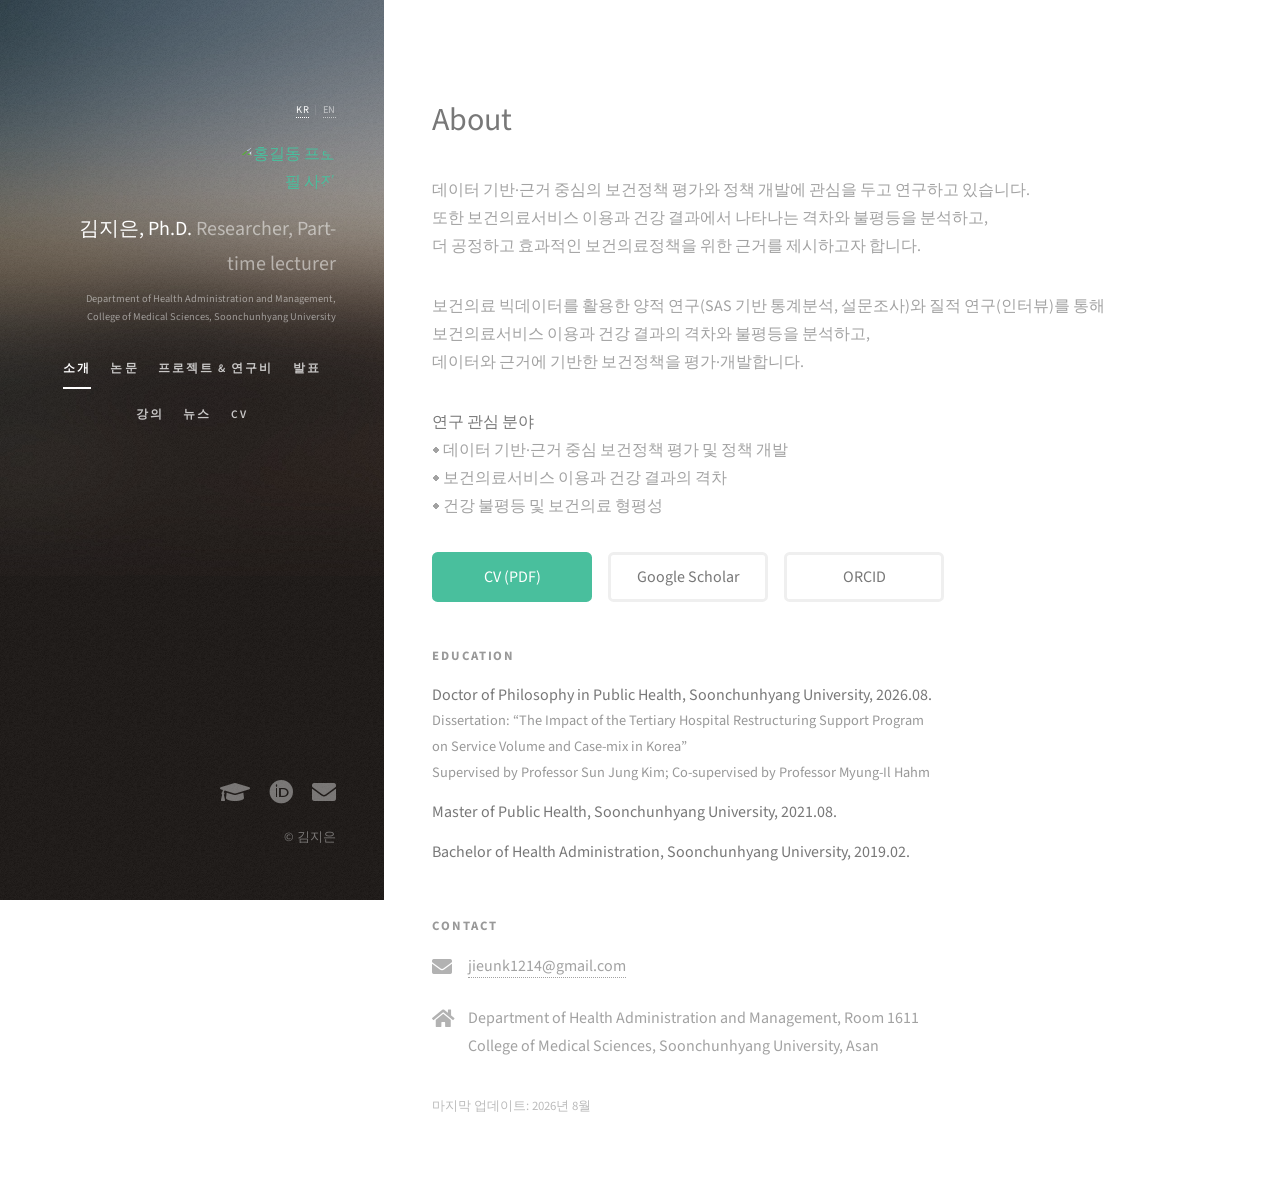
==== index.html @ 8de2e86a "Update index.html" ====
<!DOCTYPE HTML>
<!--
	Strata by HTML5 UP (html5up.net | @ajlkn) - CCA 3.0 license
	=> 학술 개인 홈페이지용 다중 페이지 버전 / ✏️ 표시된 부분을 본인 정보로 교체하세요
-->
<html lang="ko">
	<head>
		<title>김지은 | Researcher </title>
		<meta charset="utf-8" />
		<meta name="viewport" content="width=device-width, initial-scale=1, user-scalable=no" />
		<meta name="description" content="Ph.D. in Public Health and part-time lecturer. Research on health policy evaluation, evidence-based policy development, and disparities in health services utilization and outcomes." />
		<meta name="author" content="김지은" />
		<link rel="stylesheet" href="assets/css/main.css" />
		<!-- ▼ 추가 스타일. 모든 페이지가 이 한 파일을 공유합니다 -->
		<link rel="stylesheet" href="assets/css/custom.css" />
	</head>
	<body class="is-preload">

		<!-- Header : 모든 페이지에 동일하게 들어갑니다 -->
			<header id="header">
				<div class="inner">
				   <!-- 언어 선택 -->
				        <div class="language-switch">
				            <a href="index.html" class="active">KR</a>
				            <span>|</span>
				            <a href="index-en.html">EN</a>
				        </div>
					
					<!-- ✏️ images/avatar.jpg 를 본인 사진으로 교체 (정사각형 권장) -->
					<a href="index.html" class="image avatar"><img src="images/avatar.jpg" alt="홍길동 프로필 사진" /></a>

					<!-- ✏️ 이름 / 직위 / 소속 -->
					<h1><strong>김지은, Ph.D.</strong><br />
					Researcher, Part-time lecturer <br /></h1>

					<div class="affiliation">
    				Department of Health Administration and Management, <br />
					College of Medical Sciences, Soonchunhyang University
					</div>

					<nav id="nav">
						<ul>
							<li><a href="index.html" class="active">소개</a></li>
							<li><a href="publications.html">논문</a></li>
							<li><a href="projects.html">프로젝트 &amp; 연구비</a></li>
							<li><a href="talks.html">발표</a></li>
							<li><a href="teaching.html">강의</a></li>
							<li><a href="news.html">뉴스</a></li>
							<li><a href="files/cv.pdf">CV</a></li>
						</ul>
					</nav>

				</div>
			</header>

		<!-- Main : 이 페이지에만 해당하는 내용 -->
			<div id="main">
				<section>
					<header class="major">
						<h2>About</h2>
					</header>

					<!-- ✏️ 연구를 한 문장으로 요약 — 이 페이지에서 가장 중요한 줄입니다 -->
					<p>데이터 기반·근거 중심의 보건정책 평가와 정책 개발에 관심을 두고 연구하고 있습니다. <br />
					   또한 보건의료서비스 이용과 건강 결과에서 나타나는 격차와 불평등을 분석하고, <br />
					   더 공정하고 효과적인 보건의료정책을 위한 근거를 제시하고자 합니다.</p>
					<p>보건의료 빅데이터를 활용한 양적 연구(SAS 기반 통계분석, 설문조사)와 질적 연구(인터뷰)를 통해 
						<br />보건의료서비스 이용과 건강 결과의 격차와 불평등을 분석하고, 
						<br />데이터와 근거에 기반한 보건정책을 평가·개발합니다.</p>

					<p><strong>연구 관심 분야</strong><br />
					⦁ 데이터 기반·근거 중심 보건정책 평가 및 정책 개발<br />
					⦁ 보건의료서비스 이용과 건강 결과의 격차<br />
					⦁ 건강 불평등 및 보건의료 형평성</p>

					<ul class="actions">
						<li><a href="files/cv.pdf" class="button primary">CV (PDF)</a></li>
						<li><a href="https://scholar.google.co.kr/citations?user=AbY01H4AAAAJ" class="button">Google Scholar</a></li>
						<li><a href="https://orcid.org/0000-0002-8336-7064" class="button">ORCID</a></li>
					</ul>

					<p class="sub-label">Education</p>
					<ul class="plain-list">
						<!-- ✏️ 최신순 -->
						<li><strong>Doctor of Philosophy in Public Health, Soonchunhyang University, 2026.08.</strong>
							<span class="meta">Dissertation: &ldquo;The Impact of the Tertiary Hospital Restructuring Support Program <br />
										on Service Volume and Case-mix in Korea&rdquo;<br />
								 		Supervised by Professor Sun Jung Kim; Co-supervised by Professor Myung-Il Hahm</span></li>
						<li><strong>Master of Public Health, Soonchunhyang University, 2021.08.</strong></li>
						<li><strong>Bachelor of Health Administration, Soonchunhyang University, 2019.02.</strong></li>
					</ul>


					<p class="sub-label">Contact</p>
					<ul class="labeled-icons">
						<li>
							<h3 class="icon solid fa-envelope"><span class="label">Email</span></h3>
							<a href="mailto:jieunk1214@gmail.com">jieunk1214@gmail.com</a>
						</li>
						<li>
							<h3 class="icon solid fa-home"><span class="label">Office</span></h3>
							Department of Health Administration and Management, Room 1611<br />
							College of Medical Sciences, Soonchunhyang University, Asan
						</li>
					</ul>
					<p class="last-updated">마지막 업데이트: 2026년 8월</p>
				</section>
			</div>

		<!-- Footer : 모든 페이지에 동일하게 들어갑니다 -->
			<footer id="footer">
				<div class="inner">
					<ul class="icons">
						<!-- ✏️ 사용하지 않는 항목은 <li> 줄 전체를 삭제 -->
						<li><a href="https://scholar.google.co.kr/citations?user=AbY01H4AAAAJ" class="icon solid fa-graduation-cap"><span class="label">Google Scholar</span></a></li>
						<li><a href="https://orcid.org/0000-0002-8336-7064" class="icon brands fa-orcid"><span class="label">ORCID</span></a></li>
						<li><a href="mailto:jieunk1214@gmail.com" class="icon solid fa-envelope"><span class="label">Email</span></a></li>
					</ul>
					<ul class="copyright">
						<li>&copy; 김지은</li>
					</ul>
				</div>
			</footer>

		<!-- Scripts -->
			<script src="assets/js/jquery.min.js"></script>
			<!-- 갤러리를 쓰지 않아도 main.js가 이 파일을 참조하므로 남겨둡니다 -->
			<script src="assets/js/jquery.poptrox.min.js"></script>
			<script src="assets/js/browser.min.js"></script>
			<script src="assets/js/breakpoints.min.js"></script>
			<script src="assets/js/util.js"></script>
			<script src="assets/js/main.js"></script>

	</body>
</html>
---- assets/css/main.css ----
@import url("fontawesome-all.min.css");
@import url("https://fonts.googleapis.com/css?family=Source+Sans+Pro:400,400italic");

/*
	Strata by HTML5 UP
	html5up.net | @ajlkn
	Free for personal and commercial use under the CCA 3.0 license (html5up.net/license)
*/

html, body, div, span, applet, object,
iframe, h1, h2, h3, h4, h5, h6, p, blockquote,
pre, a, abbr, acronym, address, big, cite,
code, del, dfn, em, img, ins, kbd, q, s, samp,
small, strike, strong, sub, sup, tt, var, b,
u, i, center, dl, dt, dd, ol, ul, li, fieldset,
form, label, legend, table, caption, tbody,
tfoot, thead, tr, th, td, article, aside,
canvas, details, embed, figure, figcaption,
footer, header, hgroup, menu, nav, output, ruby,
section, summary, time, mark, audio, video {
	margin: 0;
	padding: 0;
	border: 0;
	font-size: 100%;
	font: inherit;
	vertical-align: baseline;}

article, aside, details, figcaption, figure,
footer, header, hgroup, menu, nav, section {
	display: block;}

body {
	line-height: 1;
}

ol, ul {
	list-style: none;
}

blockquote, q {
	quotes: none;
}

	blockquote:before, blockquote:after, q:before, q:after {
		content: '';
		content: none;
	}

table {
	border-collapse: collapse;
	border-spacing: 0;
}

body {
	-webkit-text-size-adjust: none;
}

mark {
	background-color: transparent;
	color: inherit;
}

input::-moz-focus-inner {
	border: 0;
	padding: 0;
}

input, select, textarea {
	-moz-appearance: none;
	-webkit-appearance: none;
	-ms-appearance: none;
	appearance: none;
}

/* Basic */

	html {
		box-sizing: border-box;
	}

	*, *:before, *:after {
		box-sizing: inherit;
	}

	body {
		background: #fff;
	}

		body.is-preload *, body.is-preload *:before, body.is-preload *:after {
			-moz-animation: none !important;
			-webkit-animation: none !important;
			-ms-animation: none !important;
			animation: none !important;
			-moz-transition: none !important;
			-webkit-transition: none !important;
			-ms-transition: none !important;
			transition: none !important;
		}

	body, input, select, textarea {
		color: #a2a2a2;
		font-family: "Source Sans Pro", Helvetica, sans-serif;
		font-size: 16pt;
		font-weight: 400;
		line-height: 1.75em;
	}

	a {
		-moz-transition: color 0.2s ease-in-out, border-color 0.2s ease-in-out;
		-webkit-transition: color 0.2s ease-in-out, border-color 0.2s ease-in-out;
		-ms-transition: color 0.2s ease-in-out, border-color 0.2s ease-in-out;
		transition: color 0.2s ease-in-out, border-color 0.2s ease-in-out;
		border-bottom: dotted 1px;
		color: #49bf9d;
		text-decoration: none;
	}

		a:hover {
			border-bottom-color: transparent;
			color: #49bf9d !important;
			text-decoration: none;
		}

	strong, b {
		color: #787878;
		font-weight: 400;
	}

	em, i {
		font-style: italic;
	}

	p {
		margin: 0 0 2em 0;
	}

	h1, h2, h3, h4, h5, h6 {
		color: #787878;
		font-weight: 400;
		line-height: 1em;
		margin: 0 0 1em 0;
	}

		h1 a, h2 a, h3 a, h4 a, h5 a, h6 a {
			color: inherit;
			text-decoration: none;
		}

	h1 {
		font-size: 2em;
		line-height: 1.5em;
	}

	h2 {
		font-size: 1.5em;
		line-height: 1.5em;
	}

	h3 {
		font-size: 1.25em;
		line-height: 1.5em;
	}

	h4 {
		font-size: 1.1em;
		line-height: 1.5em;
	}

	h5 {
		font-size: 0.9em;
		line-height: 1.5em;
	}

	h6 {
		font-size: 0.7em;
		line-height: 1.5em;
	}

	sub {
		font-size: 0.8em;
		position: relative;
		top: 0.5em;
	}

	sup {
		font-size: 0.8em;
		position: relative;
		top: -0.5em;
	}

	hr {
		border: 0;
		border-bottom: solid 2px #efefef;
		margin: 2em 0;
	}

		hr.major {
			margin: 3em 0;
		}

	blockquote {
		border-left: solid 6px #efefef;
		font-style: italic;
		margin: 0 0 2em 0;
		padding: 0.5em 0 0.5em 1.5em;
	}

	code {
		background: #f7f7f7;
		border-radius: 0.35em;
		border: solid 2px #efefef;
		font-family: "Courier New", monospace;
		font-size: 0.9em;
		margin: 0 0.25em;
		padding: 0.25em 0.65em;
	}

	pre {
		-webkit-overflow-scrolling: touch;
		font-family: "Courier New", monospace;
		font-size: 0.9em;
		margin: 0 0 2em 0;
	}

		pre code {
			display: block;
			line-height: 1.75em;
			padding: 1em 1.5em;
			overflow-x: auto;
		}

	.align-left {
		text-align: left;
	}

	.align-center {
		text-align: center;
	}

	.align-right {
		text-align: right;
	}

/* Container */

	.container {
		margin: 0 auto;
		max-width: calc(100% - 4em);
		width: 100%;
	}

		.container.xsmall {
			width: 25%;
		}

		.container.small {
			width: 50%;
		}

		.container.medium {
			width: 75%;
		}

		.container.large {
			width: 125%;
		}

		.container.xlarge {
			width: 150%;
		}

		.container.max {
			width: 100%;
		}

		@media screen and (max-width: 980px) {

			.container {
				width: 100% !important;
				max-width: 100% !important;
			}

		}

		@media screen and (max-width: 480px) {

			.container {
				max-width: calc(100% - 3em);
			}

		}

/* Row */

	.row {
		display: flex;
		flex-wrap: wrap;
		box-sizing: border-box;
		align-items: stretch;
	}

		.row > * {
			box-sizing: border-box;
		}

		.row.gtr-uniform > * > :last-child {
			margin-bottom: 0;
		}

		.row.aln-left {
			justify-content: flex-start;
		}

		.row.aln-center {
			justify-content: center;
		}

		.row.aln-right {
			justify-content: flex-end;
		}

		.row.aln-top {
			align-items: flex-start;
		}

		.row.aln-middle {
			align-items: center;
		}

		.row.aln-bottom {
			align-items: flex-end;
		}

		.row > .imp {
			order: -1;
		}

		.row > .col-1 {
			width: 8.33333%;
		}

		.row > .off-1 {
			margin-left: 8.33333%;
		}

		.row > .col-2 {
			width: 16.66667%;
		}

		.row > .off-2 {
			margin-left: 16.66667%;
		}

		.row > .col-3 {
			width: 25%;
		}

		.row > .off-3 {
			margin-left: 25%;
		}

		.row > .col-4 {
			width: 33.33333%;
		}

		.row > .off-4 {
			margin-left: 33.33333%;
		}

		.row > .col-5 {
			width: 41.66667%;
		}

		.row > .off-5 {
			margin-left: 41.66667%;
		}

		.row > .col-6 {
			width: 50%;
		}

		.row > .off-6 {
			margin-left: 50%;
		}

		.row > .col-7 {
			width: 58.33333%;
		}

		.row > .off-7 {
			margin-left: 58.33333%;
		}

		.row > .col-8 {
			width: 66.66667%;
		}

		.row > .off-8 {
			margin-left: 66.66667%;
		}

		.row > .col-9 {
			width: 75%;
		}

		.row > .off-9 {
			margin-left: 75%;
		}

		.row > .col-10 {
			width: 83.33333%;
		}

		.row > .off-10 {
			margin-left: 83.33333%;
		}

		.row > .col-11 {
			width: 91.66667%;
		}

		.row > .off-11 {
			margin-left: 91.66667%;
		}

		.row > .col-12 {
			width: 100%;
		}

		.row > .off-12 {
			margin-left: 100%;
		}

		.row.gtr-0 {
			margin-top: 0;
			margin-left: 0em;
		}

			.row.gtr-0 > * {
				padding: 0 0 0 0em;
			}

			.row.gtr-0.gtr-uniform {
				margin-top: 0em;
			}

				.row.gtr-0.gtr-uniform > * {
					padding-top: 0em;
				}

		.row.gtr-25 {
			margin-top: 0;
			margin-left: -0.625em;
		}

			.row.gtr-25 > * {
				padding: 0 0 0 0.625em;
			}

			.row.gtr-25.gtr-uniform {
				margin-top: -0.625em;
			}

				.row.gtr-25.gtr-uniform > * {
					padding-top: 0.625em;
				}

		.row.gtr-50 {
			margin-top: 0;
			margin-left: -1.25em;
		}

			.row.gtr-50 > * {
				padding: 0 0 0 1.25em;
			}

			.row.gtr-50.gtr-uniform {
				margin-top: -1.25em;
			}

				.row.gtr-50.gtr-uniform > * {
					padding-top: 1.25em;
				}

		.row {
			margin-top: 0;
			margin-left: -2.5em;
		}

			.row > * {
				padding: 0 0 0 2.5em;
			}

			.row.gtr-uniform {
				margin-top: -2.5em;
			}

				.row.gtr-uniform > * {
					padding-top: 2.5em;
				}

		.row.gtr-150 {
			margin-top: 0;
			margin-left: -3.75em;
		}

			.row.gtr-150 > * {
				padding: 0 0 0 3.75em;
			}

			.row.gtr-150.gtr-uniform {
				margin-top: -3.75em;
			}

				.row.gtr-150.gtr-uniform > * {
					padding-top: 3.75em;
				}

		.row.gtr-200 {
			margin-top: 0;
			margin-left: -5em;
		}

			.row.gtr-200 > * {
				padding: 0 0 0 5em;
			}

			.row.gtr-200.gtr-uniform {
				margin-top: -5em;
			}

				.row.gtr-200.gtr-uniform > * {
					padding-top: 5em;
				}

		@media screen and (max-width: 1800px) {

			.row {
				display: flex;
				flex-wrap: wrap;
				box-sizing: border-box;
				align-items: stretch;
			}

				.row > * {
					box-sizing: border-box;
				}

				.row.gtr-uniform > * > :last-child {
					margin-bottom: 0;
				}

				.row.aln-left {
					justify-content: flex-start;
				}

				.row.aln-center {
					justify-content: center;
				}

				.row.aln-right {
					justify-content: flex-end;
				}

				.row.aln-top {
					align-items: flex-start;
				}

				.row.aln-middle {
					align-items: center;
				}

				.row.aln-bottom {
					align-items: flex-end;
				}

				.row > .imp-xlarge {
					order: -1;
				}

				.row > .col-1-xlarge {
					width: 8.33333%;
				}

				.row > .off-1-xlarge {
					margin-left: 8.33333%;
				}

				.row > .col-2-xlarge {
					width: 16.66667%;
				}

				.row > .off-2-xlarge {
					margin-left: 16.66667%;
				}

				.row > .col-3-xlarge {
					width: 25%;
				}

				.row > .off-3-xlarge {
					margin-left: 25%;
				}

				.row > .col-4-xlarge {
					width: 33.33333%;
				}

				.row > .off-4-xlarge {
					margin-left: 33.33333%;
				}

				.row > .col-5-xlarge {
					width: 41.66667%;
				}

				.row > .off-5-xlarge {
					margin-left: 41.66667%;
				}

				.row > .col-6-xlarge {
					width: 50%;
				}

				.row > .off-6-xlarge {
					margin-left: 50%;
				}

				.row > .col-7-xlarge {
					width: 58.33333%;
				}

				.row > .off-7-xlarge {
					margin-left: 58.33333%;
				}

				.row > .col-8-xlarge {
					width: 66.66667%;
				}

				.row > .off-8-xlarge {
					margin-left: 66.66667%;
				}

				.row > .col-9-xlarge {
					width: 75%;
				}

				.row > .off-9-xlarge {
					margin-left: 75%;
				}

				.row > .col-10-xlarge {
					width: 83.33333%;
				}

				.row > .off-10-xlarge {
					margin-left: 83.33333%;
				}

				.row > .col-11-xlarge {
					width: 91.66667%;
				}

				.row > .off-11-xlarge {
					margin-left: 91.66667%;
				}

				.row > .col-12-xlarge {
					width: 100%;
				}

				.row > .off-12-xlarge {
					margin-left: 100%;
				}

				.row.gtr-0 {
					margin-top: 0;
					margin-left: 0em;
				}

					.row.gtr-0 > * {
						padding: 0 0 0 0em;
					}

					.row.gtr-0.gtr-uniform {
						margin-top: 0em;
					}

						.row.gtr-0.gtr-uniform > * {
							padding-top: 0em;
						}

				.row.gtr-25 {
					margin-top: 0;
					margin-left: -0.625em;
				}

					.row.gtr-25 > * {
						padding: 0 0 0 0.625em;
					}

					.row.gtr-25.gtr-uniform {
						margin-top: -0.625em;
					}

						.row.gtr-25.gtr-uniform > * {
							padding-top: 0.625em;
						}

				.row.gtr-50 {
					margin-top: 0;
					margin-left: -1.25em;
				}

					.row.gtr-50 > * {
						padding: 0 0 0 1.25em;
					}

					.row.gtr-50.gtr-uniform {
						margin-top: -1.25em;
					}

						.row.gtr-50.gtr-uniform > * {
							padding-top: 1.25em;
						}

				.row {
					margin-top: 0;
					margin-left: -2.5em;
				}

					.row > * {
						padding: 0 0 0 2.5em;
					}

					.row.gtr-uniform {
						margin-top: -2.5em;
					}

						.row.gtr-uniform > * {
							padding-top: 2.5em;
						}

				.row.gtr-150 {
					margin-top: 0;
					margin-left: -3.75em;
				}

					.row.gtr-150 > * {
						padding: 0 0 0 3.75em;
					}

					.row.gtr-150.gtr-uniform {
						margin-top: -3.75em;
					}

						.row.gtr-150.gtr-uniform > * {
							padding-top: 3.75em;
						}

				.row.gtr-200 {
					margin-top: 0;
					margin-left: -5em;
				}

					.row.gtr-200 > * {
						padding: 0 0 0 5em;
					}

					.row.gtr-200.gtr-uniform {
						margin-top: -5em;
					}

						.row.gtr-200.gtr-uniform > * {
							padding-top: 5em;
						}

		}

		@media screen and (max-width: 1280px) {

			.row {
				display: flex;
				flex-wrap: wrap;
				box-sizing: border-box;
				align-items: stretch;
			}

				.row > * {
					box-sizing: border-box;
				}

				.row.gtr-uniform > * > :last-child {
					margin-bottom: 0;
				}

				.row.aln-left {
					justify-content: flex-start;
				}

				.row.aln-center {
					justify-content: center;
				}

				.row.aln-right {
					justify-content: flex-end;
				}

				.row.aln-top {
					align-items: flex-start;
				}

				.row.aln-middle {
					align-items: center;
				}

				.row.aln-bottom {
					align-items: flex-end;
				}

				.row > .imp-large {
					order: -1;
				}

				.row > .col-1-large {
					width: 8.33333%;
				}

				.row > .off-1-large {
					margin-left: 8.33333%;
				}

				.row > .col-2-large {
					width: 16.66667%;
				}

				.row > .off-2-large {
					margin-left: 16.66667%;
				}

				.row > .col-3-large {
					width: 25%;
				}

				.row > .off-3-large {
					margin-left: 25%;
				}

				.row > .col-4-large {
					width: 33.33333%;
				}

				.row > .off-4-large {
					margin-left: 33.33333%;
				}

				.row > .col-5-large {
					width: 41.66667%;
				}

				.row > .off-5-large {
					margin-left: 41.66667%;
				}

				.row > .col-6-large {
					width: 50%;
				}

				.row > .off-6-large {
					margin-left: 50%;
				}

				.row > .col-7-large {
					width: 58.33333%;
				}

				.row > .off-7-large {
					margin-left: 58.33333%;
				}

				.row > .col-8-large {
					width: 66.66667%;
				}

				.row > .off-8-large {
					margin-left: 66.66667%;
				}

				.row > .col-9-large {
					width: 75%;
				}

				.row > .off-9-large {
					margin-left: 75%;
				}

				.row > .col-10-large {
					width: 83.33333%;
				}

				.row > .off-10-large {
					margin-left: 83.33333%;
				}

				.row > .col-11-large {
					width: 91.66667%;
				}

				.row > .off-11-large {
					margin-left: 91.66667%;
				}

				.row > .col-12-large {
					width: 100%;
				}

				.row > .off-12-large {
					margin-left: 100%;
				}

				.row.gtr-0 {
					margin-top: 0;
					margin-left: 0em;
				}

					.row.gtr-0 > * {
						padding: 0 0 0 0em;
					}

					.row.gtr-0.gtr-uniform {
						margin-top: 0em;
					}

						.row.gtr-0.gtr-uniform > * {
							padding-top: 0em;
						}

				.row.gtr-25 {
					margin-top: 0;
					margin-left: -0.5em;
				}

					.row.gtr-25 > * {
						padding: 0 0 0 0.5em;
					}

					.row.gtr-25.gtr-uniform {
						margin-top: -0.5em;
					}

						.row.gtr-25.gtr-uniform > * {
							padding-top: 0.5em;
						}

				.row.gtr-50 {
					margin-top: 0;
					margin-left: -1em;
				}

					.row.gtr-50 > * {
						padding: 0 0 0 1em;
					}

					.row.gtr-50.gtr-uniform {
						margin-top: -1em;
					}

						.row.gtr-50.gtr-uniform > * {
							padding-top: 1em;
						}

				.row {
					margin-top: 0;
					margin-left: -2em;
				}

					.row > * {
						padding: 0 0 0 2em;
					}

					.row.gtr-uniform {
						margin-top: -2em;
					}

						.row.gtr-uniform > * {
							padding-top: 2em;
						}

				.row.gtr-150 {
					margin-top: 0;
					margin-left: -3em;
				}

					.row.gtr-150 > * {
						padding: 0 0 0 3em;
					}

					.row.gtr-150.gtr-uniform {
						margin-top: -3em;
					}

						.row.gtr-150.gtr-uniform > * {
							padding-top: 3em;
						}

				.row.gtr-200 {
					margin-top: 0;
					margin-left: -4em;
				}

					.row.gtr-200 > * {
						padding: 0 0 0 4em;
					}

					.row.gtr-200.gtr-uniform {
						margin-top: -4em;
					}

						.row.gtr-200.gtr-uniform > * {
							padding-top: 4em;
						}

		}

		@media screen and (max-width: 980px) {

			.row {
				display: flex;
				flex-wrap: wrap;
				box-sizing: border-box;
				align-items: stretch;
			}

				.row > * {
					box-sizing: border-box;
				}

				.row.gtr-uniform > * > :last-child {
					margin-bottom: 0;
				}

				.row.aln-left {
					justify-content: flex-start;
				}

				.row.aln-center {
					justify-content: center;
				}

				.row.aln-right {
					justify-content: flex-end;
				}

				.row.aln-top {
					align-items: flex-start;
				}

				.row.aln-middle {
					align-items: center;
				}

				.row.aln-bottom {
					align-items: flex-end;
				}

				.row > .imp-medium {
					order: -1;
				}

				.row > .col-1-medium {
					width: 8.33333%;
				}

				.row > .off-1-medium {
					margin-left: 8.33333%;
				}

				.row > .col-2-medium {
					width: 16.66667%;
				}

				.row > .off-2-medium {
					margin-left: 16.66667%;
				}

				.row > .col-3-medium {
					width: 25%;
				}

				.row > .off-3-medium {
					margin-left: 25%;
				}

				.row > .col-4-medium {
					width: 33.33333%;
				}

				.row > .off-4-medium {
					margin-left: 33.33333%;
				}

				.row > .col-5-medium {
					width: 41.66667%;
				}

				.row > .off-5-medium {
					margin-left: 41.66667%;
				}

				.row > .col-6-medium {
					width: 50%;
				}

				.row > .off-6-medium {
					margin-left: 50%;
				}

				.row > .col-7-medium {
					width: 58.33333%;
				}

				.row > .off-7-medium {
					margin-left: 58.33333%;
				}

				.row > .col-8-medium {
					width: 66.66667%;
				}

				.row > .off-8-medium {
					margin-left: 66.66667%;
				}

				.row > .col-9-medium {
					width: 75%;
				}

				.row > .off-9-medium {
					margin-left: 75%;
				}

				.row > .col-10-medium {
					width: 83.33333%;
				}

				.row > .off-10-medium {
					margin-left: 83.33333%;
				}

				.row > .col-11-medium {
					width: 91.66667%;
				}

				.row > .off-11-medium {
					margin-left: 91.66667%;
				}

				.row > .col-12-medium {
					width: 100%;
				}

				.row > .off-12-medium {
					margin-left: 100%;
				}

				.row.gtr-0 {
					margin-top: 0;
					margin-left: 0em;
				}

					.row.gtr-0 > * {
						padding: 0 0 0 0em;
					}

					.row.gtr-0.gtr-uniform {
						margin-top: 0em;
					}

						.row.gtr-0.gtr-uniform > * {
							padding-top: 0em;
						}

				.row.gtr-25 {
					margin-top: 0;
					margin-left: -0.5em;
				}

					.row.gtr-25 > * {
						padding: 0 0 0 0.5em;
					}

					.row.gtr-25.gtr-uniform {
						margin-top: -0.5em;
					}

						.row.gtr-25.gtr-uniform > * {
							padding-top: 0.5em;
						}

				.row.gtr-50 {
					margin-top: 0;
					margin-left: -1em;
				}

					.row.gtr-50 > * {
						padding: 0 0 0 1em;
					}

					.row.gtr-50.gtr-uniform {
						margin-top: -1em;
					}

						.row.gtr-50.gtr-uniform > * {
							padding-top: 1em;
						}

				.row {
					margin-top: 0;
					margin-left: -2em;
				}

					.row > * {
						padding: 0 0 0 2em;
					}

					.row.gtr-uniform {
						margin-top: -2em;
					}

						.row.gtr-uniform > * {
							padding-top: 2em;
						}

				.row.gtr-150 {
					margin-top: 0;
					margin-left: -3em;
				}

					.row.gtr-150 > * {
						padding: 0 0 0 3em;
					}

					.row.gtr-150.gtr-uniform {
						margin-top: -3em;
					}

						.row.gtr-150.gtr-uniform > * {
							padding-top: 3em;
						}

				.row.gtr-200 {
					margin-top: 0;
					margin-left: -4em;
				}

					.row.gtr-200 > * {
						padding: 0 0 0 4em;
					}

					.row.gtr-200.gtr-uniform {
						margin-top: -4em;
					}

						.row.gtr-200.gtr-uniform > * {
							padding-top: 4em;
						}

		}

		@media screen and (max-width: 736px) {

			.row {
				display: flex;
				flex-wrap: wrap;
				box-sizing: border-box;
				align-items: stretch;
			}

				.row > * {
					box-sizing: border-box;
				}

				.row.gtr-uniform > * > :last-child {
					margin-bottom: 0;
				}

				.row.aln-left {
					justify-content: flex-start;
				}

				.row.aln-center {
					justify-content: center;
				}

				.row.aln-right {
					justify-content: flex-end;
				}

				.row.aln-top {
					align-items: flex-start;
				}

				.row.aln-middle {
					align-items: center;
				}

				.row.aln-bottom {
					align-items: flex-end;
				}

				.row > .imp-small {
					order: -1;
				}

				.row > .col-1-small {
					width: 8.33333%;
				}

				.row > .off-1-small {
					margin-left: 8.33333%;
				}

				.row > .col-2-small {
					width: 16.66667%;
				}

				.row > .off-2-small {
					margin-left: 16.66667%;
				}

				.row > .col-3-small {
					width: 25%;
				}

				.row > .off-3-small {
					margin-left: 25%;
				}

				.row > .col-4-small {
					width: 33.33333%;
				}

				.row > .off-4-small {
					margin-left: 33.33333%;
				}

				.row > .col-5-small {
					width: 41.66667%;
				}

				.row > .off-5-small {
					margin-left: 41.66667%;
				}

				.row > .col-6-small {
					width: 50%;
				}

				.row > .off-6-small {
					margin-left: 50%;
				}

				.row > .col-7-small {
					width: 58.33333%;
				}

				.row > .off-7-small {
					margin-left: 58.33333%;
				}

				.row > .col-8-small {
					width: 66.66667%;
				}

				.row > .off-8-small {
					margin-left: 66.66667%;
				}

				.row > .col-9-small {
					width: 75%;
				}

				.row > .off-9-small {
					margin-left: 75%;
				}

				.row > .col-10-small {
					width: 83.33333%;
				}

				.row > .off-10-small {
					margin-left: 83.33333%;
				}

				.row > .col-11-small {
					width: 91.66667%;
				}

				.row > .off-11-small {
					margin-left: 91.66667%;
				}

				.row > .col-12-small {
					width: 100%;
				}

				.row > .off-12-small {
					margin-left: 100%;
				}

				.row.gtr-0 {
					margin-top: 0;
					margin-left: 0em;
				}

					.row.gtr-0 > * {
						padding: 0 0 0 0em;
					}

					.row.gtr-0.gtr-uniform {
						margin-top: 0em;
					}

						.row.gtr-0.gtr-uniform > * {
							padding-top: 0em;
						}

				.row.gtr-25 {
					margin-top: 0;
					margin-left: -0.375em;
				}

					.row.gtr-25 > * {
						padding: 0 0 0 0.375em;
					}

					.row.gtr-25.gtr-uniform {
						margin-top: -0.375em;
					}

						.row.gtr-25.gtr-uniform > * {
							padding-top: 0.375em;
						}

				.row.gtr-50 {
					margin-top: 0;
					margin-left: -0.75em;
				}

					.row.gtr-50 > * {
						padding: 0 0 0 0.75em;
					}

					.row.gtr-50.gtr-uniform {
						margin-top: -0.75em;
					}

						.row.gtr-50.gtr-uniform > * {
							padding-top: 0.75em;
						}

				.row {
					margin-top: 0;
					margin-left: -1.5em;
				}

					.row > * {
						padding: 0 0 0 1.5em;
					}

					.row.gtr-uniform {
						margin-top: -1.5em;
					}

						.row.gtr-uniform > * {
							padding-top: 1.5em;
						}

				.row.gtr-150 {
					margin-top: 0;
					margin-left: -2.25em;
				}

					.row.gtr-150 > * {
						padding: 0 0 0 2.25em;
					}

					.row.gtr-150.gtr-uniform {
						margin-top: -2.25em;
					}

						.row.gtr-150.gtr-uniform > * {
							padding-top: 2.25em;
						}

				.row.gtr-200 {
					margin-top: 0;
					margin-left: -3em;
				}

					.row.gtr-200 > * {
						padding: 0 0 0 3em;
					}

					.row.gtr-200.gtr-uniform {
						margin-top: -3em;
					}

						.row.gtr-200.gtr-uniform > * {
							padding-top: 3em;
						}

		}

		@media screen and (max-width: 480px) {

			.row {
				display: flex;
				flex-wrap: wrap;
				box-sizing: border-box;
				align-items: stretch;
			}

				.row > * {
					box-sizing: border-box;
				}

				.row.gtr-uniform > * > :last-child {
					margin-bottom: 0;
				}

				.row.aln-left {
					justify-content: flex-start;
				}

				.row.aln-center {
					justify-content: center;
				}

				.row.aln-right {
					justify-content: flex-end;
				}

				.row.aln-top {
					align-items: flex-start;
				}

				.row.aln-middle {
					align-items: center;
				}

				.row.aln-bottom {
					align-items: flex-end;
				}

				.row > .imp-xsmall {
					order: -1;
				}

				.row > .col-1-xsmall {
					width: 8.33333%;
				}

				.row > .off-1-xsmall {
					margin-left: 8.33333%;
				}

				.row > .col-2-xsmall {
					width: 16.66667%;
				}

				.row > .off-2-xsmall {
					margin-left: 16.66667%;
				}

				.row > .col-3-xsmall {
					width: 25%;
				}

				.row > .off-3-xsmall {
					margin-left: 25%;
				}

				.row > .col-4-xsmall {
					width: 33.33333%;
				}

				.row > .off-4-xsmall {
					margin-left: 33.33333%;
				}

				.row > .col-5-xsmall {
					width: 41.66667%;
				}

				.row > .off-5-xsmall {
					margin-left: 41.66667%;
				}

				.row > .col-6-xsmall {
					width: 50%;
				}

				.row > .off-6-xsmall {
					margin-left: 50%;
				}

				.row > .col-7-xsmall {
					width: 58.33333%;
				}

				.row > .off-7-xsmall {
					margin-left: 58.33333%;
				}

				.row > .col-8-xsmall {
					width: 66.66667%;
				}

				.row > .off-8-xsmall {
					margin-left: 66.66667%;
				}

				.row > .col-9-xsmall {
					width: 75%;
				}

				.row > .off-9-xsmall {
					margin-left: 75%;
				}

				.row > .col-10-xsmall {
					width: 83.33333%;
				}

				.row > .off-10-xsmall {
					margin-left: 83.33333%;
				}

				.row > .col-11-xsmall {
					width: 91.66667%;
				}

				.row > .off-11-xsmall {
					margin-left: 91.66667%;
				}

				.row > .col-12-xsmall {
					width: 100%;
				}

				.row > .off-12-xsmall {
					margin-left: 100%;
				}

				.row.gtr-0 {
					margin-top: 0;
					margin-left: 0em;
				}

					.row.gtr-0 > * {
						padding: 0 0 0 0em;
					}

					.row.gtr-0.gtr-uniform {
						margin-top: 0em;
					}

						.row.gtr-0.gtr-uniform > * {
							padding-top: 0em;
						}

				.row.gtr-25 {
					margin-top: 0;
					margin-left: -0.375em;
				}

					.row.gtr-25 > * {
						padding: 0 0 0 0.375em;
					}

					.row.gtr-25.gtr-uniform {
						margin-top: -0.375em;
					}

						.row.gtr-25.gtr-uniform > * {
							padding-top: 0.375em;
						}

				.row.gtr-50 {
					margin-top: 0;
					margin-left: -0.75em;
				}

					.row.gtr-50 > * {
						padding: 0 0 0 0.75em;
					}

					.row.gtr-50.gtr-uniform {
						margin-top: -0.75em;
					}

						.row.gtr-50.gtr-uniform > * {
							padding-top: 0.75em;
						}

				.row {
					margin-top: 0;
					margin-left: -1.5em;
				}

					.row > * {
						padding: 0 0 0 1.5em;
					}

					.row.gtr-uniform {
						margin-top: -1.5em;
					}

						.row.gtr-uniform > * {
							padding-top: 1.5em;
						}

				.row.gtr-150 {
					margin-top: 0;
					margin-left: -2.25em;
				}

					.row.gtr-150 > * {
						padding: 0 0 0 2.25em;
					}

					.row.gtr-150.gtr-uniform {
						margin-top: -2.25em;
					}

						.row.gtr-150.gtr-uniform > * {
							padding-top: 2.25em;
						}

				.row.gtr-200 {
					margin-top: 0;
					margin-left: -3em;
				}

					.row.gtr-200 > * {
						padding: 0 0 0 3em;
					}

					.row.gtr-200.gtr-uniform {
						margin-top: -3em;
					}

						.row.gtr-200.gtr-uniform > * {
							padding-top: 3em;
						}

		}

/* Section/Article */

	section.special, article.special {
		text-align: center;
	}

	header p {
		color: #b2b2b2;
		position: relative;
		margin: 0 0 1.5em 0;
	}

	header h2 + p {
		font-size: 1.25em;
		margin-top: -1em;
		line-height: 1.5em;
	}

	header h3 + p {
		font-size: 1.1em;
		margin-top: -0.8em;
		line-height: 1.5em;
	}

	header h4 + p,
	header h5 + p,
	header h6 + p {
		font-size: 0.9em;
		margin-top: -0.6em;
		line-height: 1.5em;
	}

	header.major h2 {
		font-size: 2em;
	}

/* Form */

	form {
		margin: 0 0 2em 0;
	}

	label {
		color: #787878;
		display: block;
		font-size: 0.9em;
		font-weight: 400;
		margin: 0 0 1em 0;
	}

	input[type="text"],
	input[type="password"],
	input[type="email"],
	select,
	textarea {
		-moz-appearance: none;
		-webkit-appearance: none;
		-ms-appearance: none;
		appearance: none;
		background: #f7f7f7;
		border-radius: 0.35em;
		border: solid 2px transparent;
		color: inherit;
		display: block;
		outline: 0;
		padding: 0 0.75em;
		text-decoration: none;
		width: 100%;
	}

		input[type="text"]:invalid,
		input[type="password"]:invalid,
		input[type="email"]:invalid,
		select:invalid,
		textarea:invalid {
			box-shadow: none;
		}

		input[type="text"]:focus,
		input[type="password"]:focus,
		input[type="email"]:focus,
		select:focus,
		textarea:focus {
			border-color: #49bf9d;
		}

	select {
		background-image: url("data:image/svg+xml;charset=utf8,%3Csvg xmlns='http://www.w3.org/2000/svg' width='40' height='40' preserveAspectRatio='none' viewBox='0 0 40 40'%3E%3Cpath d='M9.4,12.3l10.4,10.4l10.4-10.4c0.2-0.2,0.5-0.4,0.9-0.4c0.3,0,0.6,0.1,0.9,0.4l3.3,3.3c0.2,0.2,0.4,0.5,0.4,0.9 c0,0.4-0.1,0.6-0.4,0.9L20.7,31.9c-0.2,0.2-0.5,0.4-0.9,0.4c-0.3,0-0.6-0.1-0.9-0.4L4.3,17.3c-0.2-0.2-0.4-0.5-0.4-0.9 c0-0.4,0.1-0.6,0.4-0.9l3.3-3.3c0.2-0.2,0.5-0.4,0.9-0.4S9.1,12.1,9.4,12.3z' fill='%23dfdfdf' /%3E%3C/svg%3E");
		background-size: 1.25rem;
		background-repeat: no-repeat;
		background-position: calc(100% - 1rem) center;
		height: 2.75em;
		padding-right: 2.75em;
		text-overflow: ellipsis;
	}

		select option {
			color: #787878;
			background: #fff;
		}

		select:focus::-ms-value {
			background-color: transparent;
		}

		select::-ms-expand {
			display: none;
		}

	input[type="text"],
	input[type="password"],
	input[type="email"],
	select {
		height: 2.75em;
	}

	textarea {
		padding: 0.75em;
	}

	input[type="checkbox"],
	input[type="radio"] {
		-moz-appearance: none;
		-webkit-appearance: none;
		-ms-appearance: none;
		appearance: none;
		display: block;
		float: left;
		margin-right: -2em;
		opacity: 0;
		width: 1em;
		z-index: -1;
	}

		input[type="checkbox"] + label,
		input[type="radio"] + label {
			text-decoration: none;
			color: #a2a2a2;
			cursor: pointer;
			display: inline-block;
			font-size: 1em;
			font-weight: 400;
			padding-left: 2.4em;
			padding-right: 0.75em;
			position: relative;
		}

			input[type="checkbox"] + label:before,
			input[type="radio"] + label:before {
				-moz-osx-font-smoothing: grayscale;
				-webkit-font-smoothing: antialiased;
				display: inline-block;
				font-style: normal;
				font-variant: normal;
				text-rendering: auto;
				line-height: 1;
				text-transform: none !important;
				font-family: 'Font Awesome 5 Free';
				font-weight: 900;
			}

			input[type="checkbox"] + label:before,
			input[type="radio"] + label:before {
				background: #f7f7f7;
				border-radius: 0.35em;
				border: solid 2px transparent;
				content: '';
				display: inline-block;
				font-size: 0.8em;
				height: 2.0625em;
				left: 0;
				line-height: 1.85625em;
				position: absolute;
				text-align: center;
				top: 0;
				width: 2.0625em;
			}

		input[type="checkbox"]:checked + label:before,
		input[type="radio"]:checked + label:before {
			background: #787878;
			border-color: #787878;
			color: #fff;
			content: '\f00c';
		}

		input[type="checkbox"]:focus + label:before,
		input[type="radio"]:focus + label:before {
			border-color: #49bf9d;
		}

	input[type="checkbox"] + label:before {
		border-radius: 0.35em;
	}

	input[type="radio"] + label:before {
		border-radius: 100%;
	}

	::-webkit-input-placeholder {
		color: #b2b2b2 !important;
		opacity: 1.0;
	}

	:-moz-placeholder {
		color: #b2b2b2 !important;
		opacity: 1.0;
	}

	::-moz-placeholder {
		color: #b2b2b2 !important;
		opacity: 1.0;
	}

	:-ms-input-placeholder {
		color: #b2b2b2 !important;
		opacity: 1.0;
	}

/* Box */

	.box {
		border-radius: 0.35em;
		border: solid 2px #efefef;
		margin-bottom: 2em;
		padding: 1.5em;
	}

		.box > :last-child,
		.box > :last-child > :last-child,
		.box > :last-child > :last-child > :last-child {
			margin-bottom: 0;
		}

		.box.alt {
			border: 0;
			border-radius: 0;
			padding: 0;
		}

/* Icon */

	.icon {
		text-decoration: none;
		border-bottom: none;
		position: relative;
	}

		.icon:before {
			-moz-osx-font-smoothing: grayscale;
			-webkit-font-smoothing: antialiased;
			display: inline-block;
			font-style: normal;
			font-variant: normal;
			text-rendering: auto;
			line-height: 1;
			text-transform: none !important;
			font-family: 'Font Awesome 5 Free';
			font-weight: 400;
		}

		.icon > .label {
			display: none;
		}

		.icon:before {
			line-height: inherit;
		}

		.icon.solid:before {
			font-weight: 900;
		}

		.icon.brands:before {
			font-family: 'Font Awesome 5 Brands';
		}

/* Image */

	.image {
		border-radius: 0.35em;
		border: 0;
		display: inline-block;
		position: relative;
	}

		.image:before {
			-moz-transition: opacity 0.2s ease-in-out;
			-webkit-transition: opacity 0.2s ease-in-out;
			-ms-transition: opacity 0.2s ease-in-out;
			transition: opacity 0.2s ease-in-out;
			background: url("images/overlay.png");
			border-radius: 0.35em;
			content: '';
			display: block;
			height: 100%;
			left: 0;
			opacity: 0.5;
			position: absolute;
			top: 0;
			width: 100%;
		}

		.image.thumb {
			text-align: center;
		}

			.image.thumb:after {
				-moz-transition: opacity 0.2s ease-in-out;
				-webkit-transition: opacity 0.2s ease-in-out;
				-ms-transition: opacity 0.2s ease-in-out;
				transition: opacity 0.2s ease-in-out;
				border-radius: 0.35em;
				border: solid 3px rgba(255, 255, 255, 0.5);
				color: #fff;
				content: 'View';
				display: inline-block;
				font-size: 0.8em;
				font-weight: 400;
				left: 50%;
				line-height: 2.25em;
				margin: -1.25em 0 0 -3em;
				opacity: 0;
				padding: 0 1.5em;
				position: absolute;
				text-align: center;
				text-decoration: none;
				top: 50%;
				white-space: nowrap;
			}

			.image.thumb:hover:after {
				opacity: 1.0;
			}

			.image.thumb:hover:before {
				background: url("images/overlay.png"), url("images/overlay.png");
				opacity: 1.0;
			}

		.image img {
			border-radius: 0.35em;
			display: block;
		}

		.image.left {
			float: left;
			margin: 0 1.5em 1em 0;
			top: 0.25em;
		}

		.image.right {
			float: right;
			margin: 0 0 1em 1.5em;
			top: 0.25em;
		}

		.image.left, .image.right {
			max-width: 40%;
		}

			.image.left img, .image.right img {
				width: 100%;
			}

		.image.fit {
			display: block;
			margin: 0 0 2em 0;
			width: 100%;
		}

			.image.fit img {
				width: 100%;
			}

		.image.avatar {
			border-radius: 100%;
		}

			.image.avatar:before {
				display: none;
			}

			.image.avatar img {
				border-radius: 100%;
				width: 100%;
			}

/* List */

	ol {
		list-style: decimal;
		margin: 0 0 2em 0;
		padding-left: 1.25em;
	}

		ol li {
			padding-left: 0.25em;
		}

	ul {
		list-style: disc;
		margin: 0 0 2em 0;
		padding-left: 1em;
	}

		ul li {
			padding-left: 0.5em;
		}

		ul.alt {
			list-style: none;
			padding-left: 0;
		}

			ul.alt li {
				border-top: solid 2px #efefef;
				padding: 0.5em 0;
			}

				ul.alt li:first-child {
					border-top: 0;
					padding-top: 0;
				}

	dl {
		margin: 0 0 2em 0;
	}

/* Icons */

	ul.icons {
		cursor: default;
		list-style: none;
		padding-left: 0;
	}

		ul.icons li {
			display: inline-block;
			padding: 0 1em 0 0;
		}

			ul.icons li:last-child {
				padding-right: 0;
			}

			ul.icons li .icon:before {
				font-size: 1.5em;
			}

/* Labeled Icons */

	ul.labeled-icons {
		list-style: none;
		padding: 0;
	}

		ul.labeled-icons li {
			line-height: 1.75em;
			margin: 1.5em 0 0 0;
			padding-left: 2.25em;
			position: relative;
		}

			ul.labeled-icons li:first-child {
				margin-top: 0;
			}

			ul.labeled-icons li a {
				color: inherit;
			}

			ul.labeled-icons li h3 {
				color: #b2b2b2;
				left: 0;
				position: absolute;
				text-align: center;
				top: 0;
				width: 1em;
			}

/* Actions */

	ul.actions {
		display: -moz-flex;
		display: -webkit-flex;
		display: -ms-flex;
		display: flex;
		cursor: default;
		list-style: none;
		margin-left: -1em;
		padding-left: 0;
	}

		ul.actions li {
			padding: 0 0 0 1em;
			vertical-align: middle;
		}

		ul.actions.special {
			-moz-justify-content: center;
			-webkit-justify-content: center;
			-ms-justify-content: center;
			justify-content: center;
			width: 100%;
			margin-left: 0;
		}

			ul.actions.special li:first-child {
				padding-left: 0;
			}

		ul.actions.stacked {
			-moz-flex-direction: column;
			-webkit-flex-direction: column;
			-ms-flex-direction: column;
			flex-direction: column;
			margin-left: 0;
		}

			ul.actions.stacked li {
				padding: 1.3em 0 0 0;
			}

				ul.actions.stacked li:first-child {
					padding-top: 0;
				}

		ul.actions.fit {
			width: calc(100% + 1em);
		}

			ul.actions.fit li {
				-moz-flex-grow: 1;
				-webkit-flex-grow: 1;
				-ms-flex-grow: 1;
				flex-grow: 1;
				-moz-flex-shrink: 1;
				-webkit-flex-shrink: 1;
				-ms-flex-shrink: 1;
				flex-shrink: 1;
				width: 100%;
			}

				ul.actions.fit li > * {
					width: 100%;
				}

			ul.actions.fit.stacked {
				width: 100%;
			}

		@media screen and (max-width: 480px) {

			ul.actions:not(.fixed) {
				-moz-flex-direction: column;
				-webkit-flex-direction: column;
				-ms-flex-direction: column;
				flex-direction: column;
				margin-left: 0;
				width: 100% !important;
			}

				ul.actions:not(.fixed) li {
					-moz-flex-grow: 1;
					-webkit-flex-grow: 1;
					-ms-flex-grow: 1;
					flex-grow: 1;
					-moz-flex-shrink: 1;
					-webkit-flex-shrink: 1;
					-ms-flex-shrink: 1;
					flex-shrink: 1;
					padding: 1em 0 0 0;
					text-align: center;
					width: 100%;
				}

					ul.actions:not(.fixed) li > * {
						width: 100%;
					}

					ul.actions:not(.fixed) li:first-child {
						padding-top: 0;
					}

					ul.actions:not(.fixed) li input[type="submit"],
					ul.actions:not(.fixed) li input[type="reset"],
					ul.actions:not(.fixed) li input[type="button"],
					ul.actions:not(.fixed) li button,
					ul.actions:not(.fixed) li .button {
						width: 100%;
					}

						ul.actions:not(.fixed) li input[type="submit"].icon:before,
						ul.actions:not(.fixed) li input[type="reset"].icon:before,
						ul.actions:not(.fixed) li input[type="button"].icon:before,
						ul.actions:not(.fixed) li button.icon:before,
						ul.actions:not(.fixed) li .button.icon:before {
							margin-left: -0.5em;
						}

		}

/* Table */

	.table-wrapper {
		-webkit-overflow-scrolling: touch;
		overflow-x: auto;
	}

	table {
		margin: 0 0 2em 0;
		width: 100%;
	}

		table tbody tr {
			border: solid 1px #efefef;
			border-left: 0;
			border-right: 0;
		}

			table tbody tr:nth-child(2n + 1) {
				background-color: #f7f7f7;
			}

		table td {
			padding: 0.75em 0.75em;
		}

		table th {
			color: #787878;
			font-size: 0.9em;
			font-weight: 400;
			padding: 0 0.75em 0.75em 0.75em;
			text-align: left;
		}

		table thead {
			border-bottom: solid 2px #efefef;
		}

		table tfoot {
			border-top: solid 2px #efefef;
		}

		table.alt {
			border-collapse: separate;
		}

			table.alt tbody tr td {
				border: solid 2px #efefef;
				border-left-width: 0;
				border-top-width: 0;
			}

				table.alt tbody tr td:first-child {
					border-left-width: 2px;
				}

			table.alt tbody tr:first-child td {
				border-top-width: 2px;
			}

			table.alt thead {
				border-bottom: 0;
			}

			table.alt tfoot {
				border-top: 0;
			}

/* Button */

	input[type="submit"],
	input[type="reset"],
	input[type="button"],
	.button {
		-moz-appearance: none;
		-webkit-appearance: none;
		-ms-appearance: none;
		appearance: none;
		-moz-transition: background-color 0.2s ease-in-out, color 0.2s ease-in-out, border-color 0.2s ease-in-out;
		-webkit-transition: background-color 0.2s ease-in-out, color 0.2s ease-in-out, border-color 0.2s ease-in-out;
		-ms-transition: background-color 0.2s ease-in-out, color 0.2s ease-in-out, border-color 0.2s ease-in-out;
		transition: background-color 0.2s ease-in-out, color 0.2s ease-in-out, border-color 0.2s ease-in-out;
		background-color: transparent;
		border-radius: 0.35em;
		border: solid 3px #efefef;
		color: #787878 !important;
		cursor: pointer;
		display: inline-block;
		font-weight: 400;
		height: 3.15em;
		height: calc(2.75em + 6px);
		line-height: 2.75em;
		min-width: 10em;
		padding: 0 1.5em;
		text-align: center;
		text-decoration: none;
		white-space: nowrap;
	}

		input[type="submit"]:hover,
		input[type="reset"]:hover,
		input[type="button"]:hover,
		.button:hover {
			border-color: #49bf9d;
			color: #49bf9d !important;
		}

		input[type="submit"]:active,
		input[type="reset"]:active,
		input[type="button"]:active,
		.button:active {
			background-color: rgba(73, 191, 157, 0.1);
			border-color: #49bf9d;
			color: #49bf9d !important;
		}

		input[type="submit"].icon,
		input[type="reset"].icon,
		input[type="button"].icon,
		.button.icon {
			padding-left: 1.35em;
		}

			input[type="submit"].icon:before,
			input[type="reset"].icon:before,
			input[type="button"].icon:before,
			.button.icon:before {
				margin-right: 0.5em;
			}

		input[type="submit"].fit,
		input[type="reset"].fit,
		input[type="button"].fit,
		.button.fit {
			min-width: 0;
			width: 100%;
		}

		input[type="submit"].small,
		input[type="reset"].small,
		input[type="button"].small,
		.button.small {
			font-size: 0.8em;
		}

		input[type="submit"].large,
		input[type="reset"].large,
		input[type="button"].large,
		.button.large {
			font-size: 1.35em;
		}

		input[type="submit"].primary,
		input[type="reset"].primary,
		input[type="button"].primary,
		.button.primary {
			background-color: #49bf9d;
			border-color: #49bf9d;
			color: #ffffff !important;
		}

			input[type="submit"].primary:hover,
			input[type="reset"].primary:hover,
			input[type="button"].primary:hover,
			.button.primary:hover {
				background-color: #5cc6a7;
				border-color: #5cc6a7;
			}

			input[type="submit"].primary:active,
			input[type="reset"].primary:active,
			input[type="button"].primary:active,
			.button.primary:active {
				background-color: #3eb08f;
				border-color: #3eb08f;
			}

		input[type="submit"].disabled, input[type="submit"]:disabled,
		input[type="reset"].disabled,
		input[type="reset"]:disabled,
		input[type="button"].disabled,
		input[type="button"]:disabled,
		.button.disabled,
		.button:disabled {
			background-color: #e7e7e7 !important;
			border-color: #e7e7e7 !important;
			color: #b2b2b2 !important;
			cursor: default;
		}

/* Work Item */

	.work-item {
		margin: 0 0 2em 0;
	}

		.work-item .image {
			margin: 0 0 1.5em 0;
		}

		.work-item h3 {
			font-size: 1em;
			margin: 0 0 0.5em 0;
		}

		.work-item p {
			font-size: 0.8em;
			line-height: 1.5em;
			margin: 0;
		}

/* Header */

	#header {
		display: -moz-flex;
		display: -webkit-flex;
		display: -ms-flex;
		display: flex;
		-moz-flex-direction: column;
		-webkit-flex-direction: column;
		-ms-flex-direction: column;
		flex-direction: column;
		-moz-align-items: -moz-flex-end;
		-webkit-align-items: -webkit-flex-end;
		-ms-align-items: -ms-flex-end;
		align-items: flex-end;
		-moz-justify-content: space-between;
		-webkit-justify-content: space-between;
		-ms-justify-content: space-between;
		justify-content: space-between;
		background-color: #1f1815;
		background-attachment: scroll,								scroll;
		background-image: url("images/overlay.png"), url("../../images/bg.jpg");
		background-position: top left,							top left;
		background-repeat: repeat,								no-repeat;
		background-size: auto,								150%;
		color: rgba(255, 255, 255, 0.5);
		height: 100%;
		left: 0;
		padding: 8em 4em;
		position: fixed;
		text-align: right;
		top: 0;
		width: 35%;
	}

		#header > * {
			-moz-flex-shrink: 0;
			-webkit-flex-shrink: 0;
			-ms-flex-shrink: 0;
			flex-shrink: 0;
			width: 100%;
		}

		#header > .inner {
			-moz-flex-grow: 1;
			-webkit-flex-grow: 1;
			-ms-flex-grow: 1;
			flex-grow: 1;
			margin: 0 0 2em 0;
		}

		#header strong, #header b {
			color: #ffffff;
		}

		#header h2, #header h3, #header h4, #header h5, #header h6 {
			color: #ffffff;
		}

		#header h1 {
			color: rgba(255, 255, 255, 0.5);
			font-size: 1.35em;
			line-height: 1.75em;
			margin: 0;
		}

		#header .image.avatar {
			margin: 0 0 1em 0;
			width: 6.25em;
		}

/* Footer */

	#footer .icons {
		margin: 1em 0 0 0;
	}

		#footer .icons a {
			color: rgba(255, 255, 255, 0.4);
		}

	#footer .copyright {
		color: rgba(255, 255, 255, 0.4);
		font-size: 0.8em;
		list-style: none;
		margin: 1em 0 0 0;
		padding: 0;
	}

		#footer .copyright li {
			border-left: solid 1px rgba(255, 255, 255, 0.25);
			display: inline-block;
			line-height: 1em;
			margin-left: 0.75em;
			padding-left: 0.75em;
		}

			#footer .copyright li:first-child {
				border-left: 0;
				margin-left: 0;
				padding-left: 0;
			}

			#footer .copyright li a {
				color: inherit;
			}

/* Main */

	#main {
		margin-left: 35%;
		max-width: 54em;
		padding: 8em 4em 4em 4em;
		width: calc(100% - 35%);
	}

		#main > section {
			border-top: solid 2px #efefef;
			margin: 4em 0 0 0;
			padding: 4em 0 0 0;
		}

			#main > section:first-child {
				border-top: 0;
				margin-top: 0;
				padding-top: 0;
			}

/* Poptrox */

	@-moz-keyframes spin {
		0% {
			-moz-transform: rotate(0deg);
			-webkit-transform: rotate(0deg);
			-ms-transform: rotate(0deg);
			transform: rotate(0deg);
		}

		100% {
			-moz-transform: rotate(360deg);
			-webkit-transform: rotate(360deg);
			-ms-transform: rotate(360deg);
			transform: rotate(360deg);
		}
	}

	@-webkit-keyframes spin {
		0% {
			-moz-transform: rotate(0deg);
			-webkit-transform: rotate(0deg);
			-ms-transform: rotate(0deg);
			transform: rotate(0deg);
		}

		100% {
			-moz-transform: rotate(360deg);
			-webkit-transform: rotate(360deg);
			-ms-transform: rotate(360deg);
			transform: rotate(360deg);
		}
	}

	@-ms-keyframes spin {
		0% {
			-moz-transform: rotate(0deg);
			-webkit-transform: rotate(0deg);
			-ms-transform: rotate(0deg);
			transform: rotate(0deg);
		}

		100% {
			-moz-transform: rotate(360deg);
			-webkit-transform: rotate(360deg);
			-ms-transform: rotate(360deg);
			transform: rotate(360deg);
		}
	}

	@keyframes spin {
		0% {
			-moz-transform: rotate(0deg);
			-webkit-transform: rotate(0deg);
			-ms-transform: rotate(0deg);
			transform: rotate(0deg);
		}

		100% {
			-moz-transform: rotate(360deg);
			-webkit-transform: rotate(360deg);
			-ms-transform: rotate(360deg);
			transform: rotate(360deg);
		}
	}

	.poptrox-popup {
		-moz-box-sizing: content-box;
		-webkit-box-sizing: content-box;
		-ms-box-sizing: content-box;
		box-sizing: content-box;
		-webkit-tap-highlight-color: rgba(255, 255, 255, 0);
		background: #fff;
		border-radius: 0.35em;
		box-shadow: 0 0.1em 0.15em 0 rgba(0, 0, 0, 0.15);
		overflow: hidden;
		padding-bottom: 3em;
	}

		.poptrox-popup .loader {
			text-decoration: none;
			-moz-animation: spin 1s linear infinite;
			-webkit-animation: spin 1s linear infinite;
			-ms-animation: spin 1s linear infinite;
			animation: spin 1s linear infinite;
			font-size: 1.5em;
			height: 1em;
			left: 50%;
			line-height: 1em;
			margin: -0.5em 0 0 -0.5em;
			position: absolute;
			top: 50%;
			width: 1em;
		}

			.poptrox-popup .loader:before {
				-moz-osx-font-smoothing: grayscale;
				-webkit-font-smoothing: antialiased;
				display: inline-block;
				font-style: normal;
				font-variant: normal;
				text-rendering: auto;
				line-height: 1;
				text-transform: none !important;
				font-family: 'Font Awesome 5 Free';
				font-weight: 900;
			}

			.poptrox-popup .loader:before {
				content: '\f1ce';
			}

		.poptrox-popup .caption {
			background: #fff;
			bottom: 0;
			cursor: default;
			font-size: 0.9em;
			height: 3em;
			left: 0;
			line-height: 2.8em;
			position: absolute;
			text-align: center;
			width: 100%;
			z-index: 1;
		}

		.poptrox-popup .nav-next,
		.poptrox-popup .nav-previous {
			text-decoration: none;
			-moz-transition: opacity 0.2s ease-in-out;
			-webkit-transition: opacity 0.2s ease-in-out;
			-ms-transition: opacity 0.2s ease-in-out;
			transition: opacity 0.2s ease-in-out;
			-webkit-tap-highlight-color: rgba(255, 255, 255, 0);
			background: rgba(0, 0, 0, 0.01);
			cursor: pointer;
			height: 100%;
			opacity: 0;
			position: absolute;
			top: 0;
			width: 50%;
		}

			.poptrox-popup .nav-next:before,
			.poptrox-popup .nav-previous:before {
				-moz-osx-font-smoothing: grayscale;
				-webkit-font-smoothing: antialiased;
				display: inline-block;
				font-style: normal;
				font-variant: normal;
				text-rendering: auto;
				line-height: 1;
				text-transform: none !important;
				font-family: 'Font Awesome 5 Free';
				font-weight: 900;
			}

			.poptrox-popup .nav-next:before,
			.poptrox-popup .nav-previous:before {
				color: #fff;
				font-size: 2.5em;
				height: 1em;
				line-height: 1em;
				margin-top: -0.75em;
				position: absolute;
				text-align: center;
				top: 50%;
				width: 1.5em;
			}

		.poptrox-popup .nav-next {
			right: 0;
		}

			.poptrox-popup .nav-next:before {
				content: '\f105';
				right: 0;
			}

		.poptrox-popup .nav-previous {
			left: 0;
		}

			.poptrox-popup .nav-previous:before {
				content: '\f104';
				left: 0;
			}

		.poptrox-popup .closer {
			text-decoration: none;
			-moz-transition: opacity 0.2s ease-in-out;
			-webkit-transition: opacity 0.2s ease-in-out;
			-ms-transition: opacity 0.2s ease-in-out;
			transition: opacity 0.2s ease-in-out;
			-webkit-tap-highlight-color: rgba(255, 255, 255, 0);
			color: #fff;
			height: 4em;
			line-height: 4em;
			opacity: 0;
			position: absolute;
			right: 0;
			text-align: center;
			top: 0;
			width: 4em;
			z-index: 2;
		}

			.poptrox-popup .closer:before {
				-moz-osx-font-smoothing: grayscale;
				-webkit-font-smoothing: antialiased;
				display: inline-block;
				font-style: normal;
				font-variant: normal;
				text-rendering: auto;
				line-height: 1;
				text-transform: none !important;
				font-family: 'Font Awesome 5 Free';
				font-weight: 900;
			}

			.poptrox-popup .closer:before {
				-moz-box-sizing: content-box;
				-webkit-box-sizing: content-box;
				-ms-box-sizing: content-box;
				box-sizing: content-box;
				border-radius: 100%;
				border: solid 3px rgba(255, 255, 255, 0.5);
				content: '\f00d';
				display: block;
				font-size: 1em;
				height: 1.75em;
				left: 50%;
				line-height: 1.75em;
				margin: -0.875em 0 0 -0.875em;
				position: absolute;
				top: 50%;
				width: 1.75em;
			}

		.poptrox-popup:hover .nav-next,
		.poptrox-popup:hover .nav-previous {
			opacity: 0.5;
		}

			.poptrox-popup:hover .nav-next:hover,
			.poptrox-popup:hover .nav-previous:hover {
				opacity: 1.0;
			}

		.poptrox-popup:hover .closer {
			opacity: 0.5;
		}

			.poptrox-popup:hover .closer:hover {
				opacity: 1.0;
			}

/* Touch */

	body.is-touch .image.thumb:before {
		opacity: 0.5 !important;
	}

	body.is-touch .image.thumb:after {
		display: none !important;
	}

	body.is-touch #header {
		background-attachment: scroll;
		background-size: auto, cover;
	}

	body.is-touch .poptrox-popup .nav-next,
	body.is-touch .poptrox-popup .nav-previous,
	body.is-touch .poptrox-popup .closer {
		opacity: 1.0 !important;
	}

/* XLarge */

	@media screen and (max-width: 1800px) {

		/* Basic */

			body, input, select, textarea {
				font-size: 12pt;
			}

	}

/* Large */

	@media screen and (max-width: 1280px) {

		/* Header */

			#header {
				padding: 6em 3em 3em 3em;
				width: 30%;
			}

				#header h1 {
					font-size: 1.25em;
				}

					#header h1 br {
						display: none;
					}

				#header > .inner {
					margin-bottom: 0;
				}

		/* Footer */

			#footer .copyright li {
				border-left-width: 0;
				display: block;
				line-height: 2.25em;
				margin-left: 0;
				padding-left: 0;
			}

		/* Main */

			#main {
				margin-left: 30%;
				max-width: none;
				padding: 6em 3em 3em 3em;
				width: calc(100% - 30%);
			}

	}

/* Medium */

	@media screen and (max-width: 980px) {

		/* Basic */

			h1 br, h2 br, h3 br, h4 br, h5 br, h6 br {
				display: none;
			}

		/* List */

			ul.icons li .icon {
				font-size: 1.25em;
			}

		/* Header */

			#header {
				background-attachment: scroll;
				background-position: top left, center center;
				background-size: auto,		cover;
				left: auto;
				padding: 6em 4em;
				position: relative;
				text-align: center;
				top: auto;
				width: 100%;
				display: block;
			}

				#header h1 {
					font-size: 1.75em;
				}

					#header h1 br {
						display: inline;
					}

		/* Footer */

			#footer {
				background-attachment: scroll;
				background-color: #1f1815;
				background-image: url("images/overlay.png"), url("../../images/bg.jpg");
				background-position: top left,						bottom center;
				background-repeat: repeat,							no-repeat;
				background-size: auto,							cover;
				bottom: auto;
				left: auto;
				padding: 4em 4em 6em 4em;
				position: relative;
				text-align: center;
				width: 100%;
			}

				#footer .icons {
					margin: 0 0 1em 0;
				}

				#footer .copyright {
					margin: 0 0 1em 0;
				}

					#footer .copyright li {
						border-left-width: 1px;
						display: inline-block;
						line-height: 1em;
						margin-left: 0.75em;
						padding-left: 0.75em;
					}

		/* Main */

			#main {
				margin: 0;
				padding: 6em 4em;
				width: 100%;
			}

	}

/* Small */

	@media screen and (max-width: 736px) {

		/* Basic */

			h1 {
				font-size: 1.5em;
			}

			h2 {
				font-size: 1.2em;
			}

			h3 {
				font-size: 1em;
			}

		/* Section/Article */

			section.special, article.special {
				text-align: center;
			}

			header.major h2 {
				font-size: 1.35em;
			}

		/* List */

			ul.labeled-icons li {
				padding-left: 2em;
			}

				ul.labeled-icons li h3 {
					line-height: 1.75em;
				}

		/* Header */

			#header {
				padding: 2.25em 1.5em;
			}

				#header h1 {
					font-size: 1.35em;
				}

		/* Footer */

			#footer {
				padding: 2.25em 1.5em;
			}

		/* Main */

			#main {
				padding: 2.25em 1.5em 0.25em 1.5em;
			}

				#main > section {
					margin: 2.25em 0 0 0;
					padding: 2.25em 0 0 0;
				}

		/* Poptrox */

			.poptrox-popup {
				border-radius: 0;
			}

				.poptrox-popup .nav-next:before,
				.poptrox-popup .nav-previous:before {
					margin-top: -1em;
				}

	}

/* XSmall */

	@media screen and (max-width: 480px) {

		/* Header */

			#header {
				padding: 4.5em 1.5em;
			}

				#header h1 br {
					display: none;
				}

		/* Footer */

			#footer .copyright li {
				border-left-width: 0;
				display: block;
				line-height: 2.25em;
				margin-left: 0;
				padding-left: 0;
			}

	}
---- assets/css/custom.css ----
/* ============================================================
   custom.css  —  Strata 템플릿에 덧입히는 추가 스타일
   이 파일을 assets/css/custom.css 위치에 넣으세요.
   main.css는 SASS로 컴파일된 파일이라 직접 고치지 않습니다.
   ============================================================ */

/* ---------- 상단 메뉴 ---------- */
#nav { margin-top: 1.75em; }

#nav ul {
	list-style: none;
	margin: 0;
	padding: 0;
	display: flex;
	flex-wrap: wrap;
	justify-content: center;
	gap: 0.6em 1.2em;
}

#nav ul li { padding: 0; }

#nav a {
	display: inline-block;
	color: rgba(255, 255, 255, 0.75);
	font-size: 0.72em;
	font-weight: 600;
	letter-spacing: 0.18em;
	text-transform: uppercase;
	text-decoration: none;
	padding-bottom: 0.35em;
	border-bottom: 2px solid transparent;
	transition: color 0.2s ease, border-color 0.2s ease;
}

#nav a:hover { color: #fff; }

/* 현재 보고 있는 페이지 표시 */
#nav a.active {
	color: #fff;
	border-bottom-color: #fff;
}

/* ---------- 원본 main.css 보정 ---------- */

/* main.css는 화면 폭 981~1280px 구간에서 #header h1 안의 <br>을 숨깁니다.
   이름·직위·소속이 한 줄로 이어붙는 것을 막기 위해 다시 살립니다.
   (이름 한 줄만 쓸 거라면 이 규칙을 지우세요) */
#header h1 br {
    margin-bottom: 0.5em;
}

/* main.css의 ul.actions는 flex이지만 줄바꿈이 없어 버튼이 4개 이상이면
   좁은 화면에서 찌그러집니다. 줄바꿈을 허용합니다. */
ul.actions { flex-wrap: wrap; }
ul.actions li { padding-bottom: 0.5em; }

/* ---------- 섹션 소제목 (Journal Articles, Invited Talks 등) ---------- */
.sub-label {
	font-weight: 700;
	letter-spacing: 0.15em;
	text-transform: uppercase;
	font-size: 0.8em;
	color: #999;
	margin: 2.5em 0 1em 0;
}

/* ---------- 논문·발표 목록 (둘째 줄부터 들여쓰기) ---------- */
.hang-list {
	list-style: none;
	margin: 0 0 1em 0;
	padding: 0;
}

.hang-list li {
	padding: 0 0 1.15em 1.5em;
	text-indent: -1.5em;
	line-height: 1.75;
}

/* ---------- 강조 배지 (Job Market Paper 등) ---------- */
.badge {
	display: inline-block;
	text-indent: 0;
	font-size: 0.65em;
	font-weight: 700;
	letter-spacing: 0.12em;
	text-transform: uppercase;
	background: #2c2c2c;
	color: #fff;
	padding: 0.25em 0.7em;
	border-radius: 3px;
	vertical-align: middle;
	margin-left: 0.4em;
}

/* ---------- 프로젝트 · 연구비 ---------- */
.grant-list {
	list-style: none;
	margin: 0;
	padding: 0;
}

.grant-list li {
	padding: 0 0 1.5em 0;
	border-bottom: 1px solid rgba(0, 0, 0, 0.08);
	margin-bottom: 1.5em;
}

.grant-list li:last-child {
	border-bottom: 0;
	margin-bottom: 0;
}

.grant-list .meta {
	display: block;
	font-size: 0.85em;
	color: #999;
	margin: 0.3em 0 0.5em 0;
}

/* ---------- 뉴스 (날짜 + 내용) ---------- */
.news-list {
	list-style: none;
	margin: 0;
	padding: 0;
}

.news-list li {
	display: flex;
	flex-wrap: wrap;
	gap: 0 1.5em;
	padding: 0 0 1.25em 0;
}

.news-list time {
	flex: 0 0 6.5em;
	font-size: 0.85em;
	color: #999;
	letter-spacing: 0.05em;
	padding-top: 0.15em;
}

.news-list .news-body { flex: 1 1 60%; }

/* ---------- 학력 · 수상 · 강의 목록 ---------- */
.plain-list {
	list-style: none;
	margin: 0 0 1em 0;
	padding: 0;
}

.plain-list li {
	padding: 0 0 0.9em 0;
	line-height: 1.6;
}

.plain-list strong { display: block; }

.plain-list .meta {
	font-size: 0.9em;
	color: #999;
}

/* ---------- 마지막 업데이트 표시 ---------- */
.last-updated {
	font-size: 0.8em;
	color: #bbb;
	margin-top: 2em;
}

/* ---------- 소속기관 폰트 크기 변경 ---------- */
.affiliation {
    font-size: 0.65em;
    line-height: 1.7;
    margin-top: 0.8em;
    margin-bottom: 1.8em;
}


/* ---------- KR | EN 언어 선택 ---------- */
.language-switch {
    font-size: 0.65em;
    text-align: right;
    margin-bottom: 1.5em;
    letter-spacing: 0.05em;
}

.language-switch a {
    color: #ffffff;
    text-decoration: none;
    opacity: 0.55;
}

.language-switch a:hover,
.language-switch a.active {
    opacity: 1;
}

.language-switch span {
    margin: 0 0.25em;
    opacity: 0.35;
}
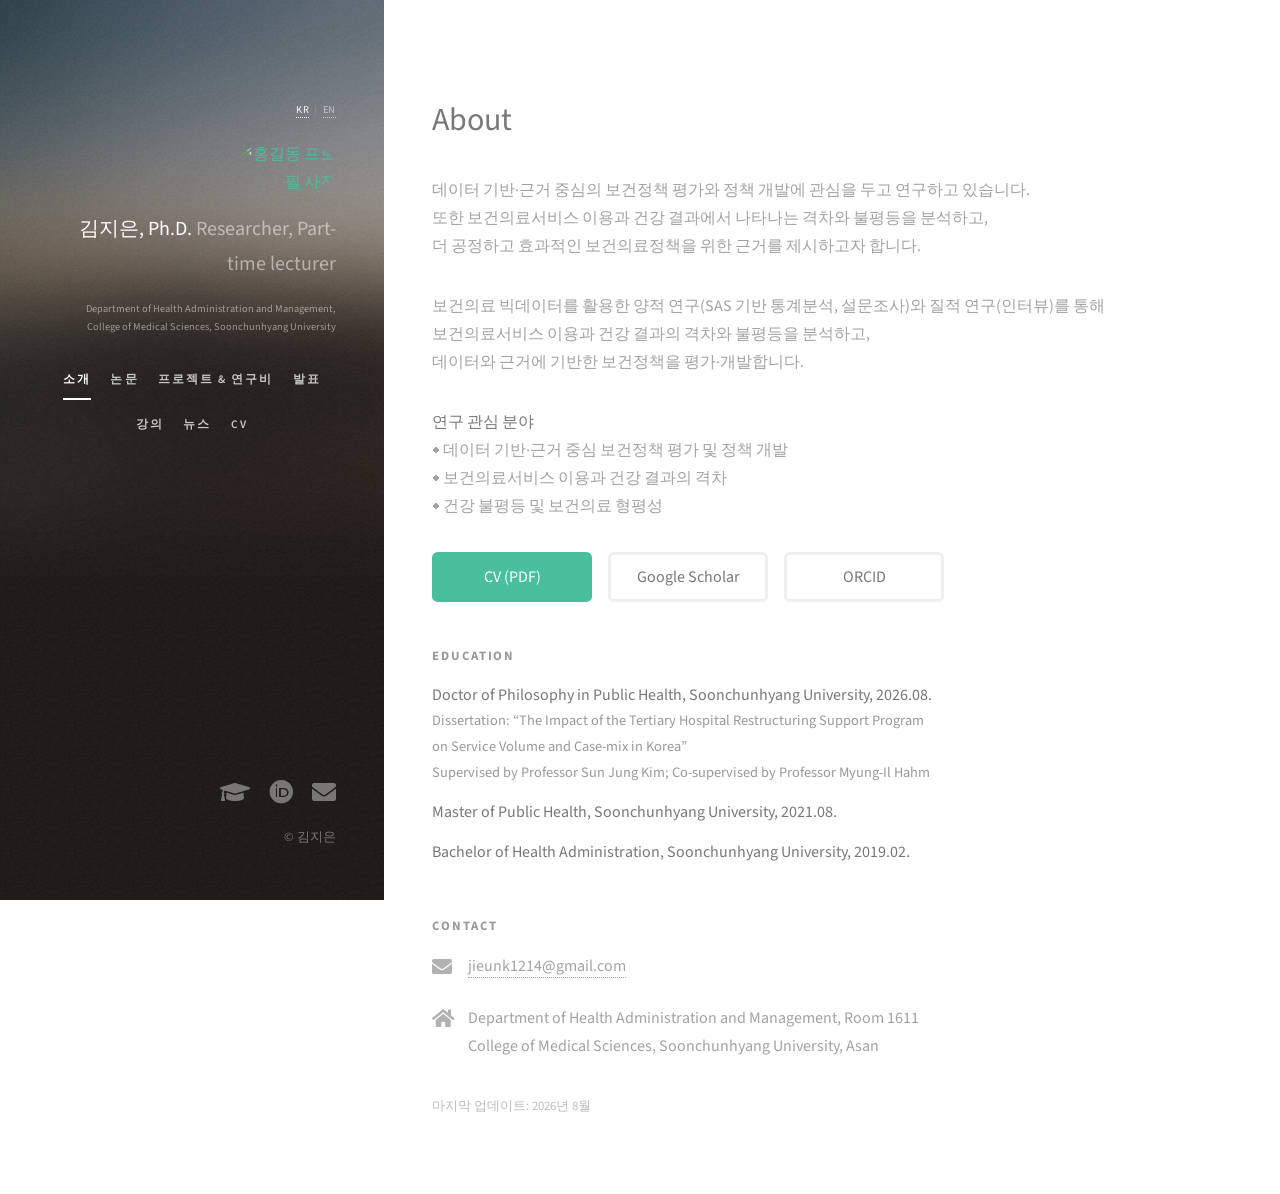
==== commit 476e53f8: "Update index.html" ====
--- a/index.html
+++ b/index.html
@@ -69,9 +69,9 @@
 						<br />데이터와 근거에 기반한 보건정책을 평가·개발합니다.</p>
 
 					<p><strong>연구 관심 분야</strong><br />
-					⦁ 데이터 기반·근거 중심 보건정책 평가 및 정책 개발<br />
-					⦁ 보건의료서비스 이용과 건강 결과의 격차<br />
-					⦁ 건강 불평등 및 보건의료 형평성</p>
+					⦁  데이터 기반·근거 중심 보건정책 평가 및 정책 개발<br />
+					⦁  보건의료서비스 이용과 건강 결과의 격차<br />
+					⦁  건강 불평등 및 보건의료 형평성</p>
 
 					<ul class="actions">
 						<li><a href="files/cv.pdf" class="button primary">CV (PDF)</a></li>
--- a/assets/css/custom.css
+++ b/assets/css/custom.css
@@ -172,7 +172,7 @@
 .affiliation {
     font-size: 0.65em;
     line-height: 1.7;
-    margin-top: 0.8em;
+    margin-top: 1.8em;
     margin-bottom: 1.8em;
 }
 
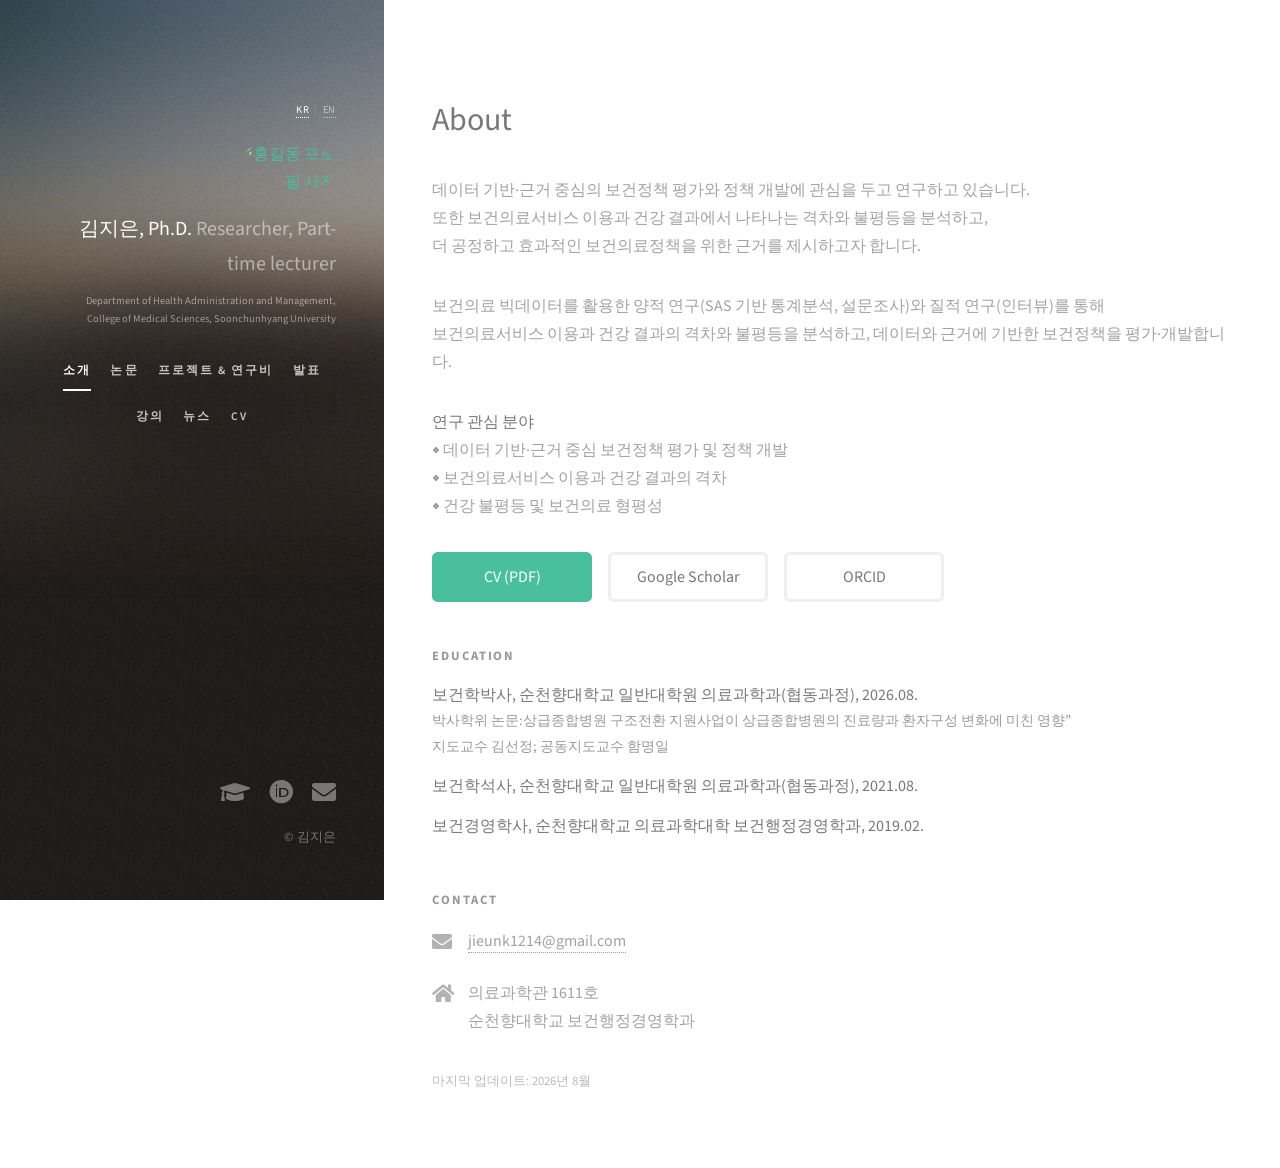
==== commit 9efdc150: "Update index.html" ====
--- a/index.html
+++ b/index.html
@@ -65,8 +65,7 @@
 					   또한 보건의료서비스 이용과 건강 결과에서 나타나는 격차와 불평등을 분석하고, <br />
 					   더 공정하고 효과적인 보건의료정책을 위한 근거를 제시하고자 합니다.</p>
 					<p>보건의료 빅데이터를 활용한 양적 연구(SAS 기반 통계분석, 설문조사)와 질적 연구(인터뷰)를 통해 
-						<br />보건의료서비스 이용과 건강 결과의 격차와 불평등을 분석하고, 
-						<br />데이터와 근거에 기반한 보건정책을 평가·개발합니다.</p>
+						<br />보건의료서비스 이용과 건강 결과의 격차와 불평등을 분석하고, 데이터와 근거에 기반한 보건정책을 평가·개발합니다.</p>
 
 					<p><strong>연구 관심 분야</strong><br />
 					⦁  데이터 기반·근거 중심 보건정책 평가 및 정책 개발<br />
@@ -82,12 +81,11 @@
 					<p class="sub-label">Education</p>
 					<ul class="plain-list">
 						<!-- ✏️ 최신순 -->
-						<li><strong>Doctor of Philosophy in Public Health, Soonchunhyang University, 2026.08.</strong>
-							<span class="meta">Dissertation: &ldquo;The Impact of the Tertiary Hospital Restructuring Support Program <br />
-										on Service Volume and Case-mix in Korea&rdquo;<br />
-								 		Supervised by Professor Sun Jung Kim; Co-supervised by Professor Myung-Il Hahm</span></li>
-						<li><strong>Master of Public Health, Soonchunhyang University, 2021.08.</strong></li>
-						<li><strong>Bachelor of Health Administration, Soonchunhyang University, 2019.02.</strong></li>
+						<li><strong>보건학박사, 순천향대학교 일반대학원 의료과학과(협동과정), 2026.08.</strong>
+							<span class="meta">박사학위 논문:상급종합병원 구조전환 지원사업이 상급종합병원의 진료량과 환자구성 변화에 미친 영향&rdquo;<br />
+								 		지도교수 김선정; 공동지도교수 함명일</span></li>
+						<li><strong>보건학석사, 순천향대학교 일반대학원 의료과학과(협동과정), 2021.08.</strong></li>
+						<li><strong>보건경영학사, 순천향대학교 의료과학대학 보건행정경영학과, 2019.02.</strong></li>
 					</ul>
 
 
@@ -99,8 +97,8 @@
 						</li>
 						<li>
 							<h3 class="icon solid fa-home"><span class="label">Office</span></h3>
-							Department of Health Administration and Management, Room 1611<br />
-							College of Medical Sciences, Soonchunhyang University, Asan
+							의료과학관 1611호<br />
+							순천향대학교 보건행정경영학과
 						</li>
 					</ul>
 					<p class="last-updated">마지막 업데이트: 2026년 8월</p>
--- a/assets/css/custom.css
+++ b/assets/css/custom.css
@@ -172,7 +172,7 @@
 .affiliation {
     font-size: 0.65em;
     line-height: 1.7;
-    margin-top: 1.8em;
+    margin-top: 1.0em;
     margin-bottom: 1.8em;
 }
 
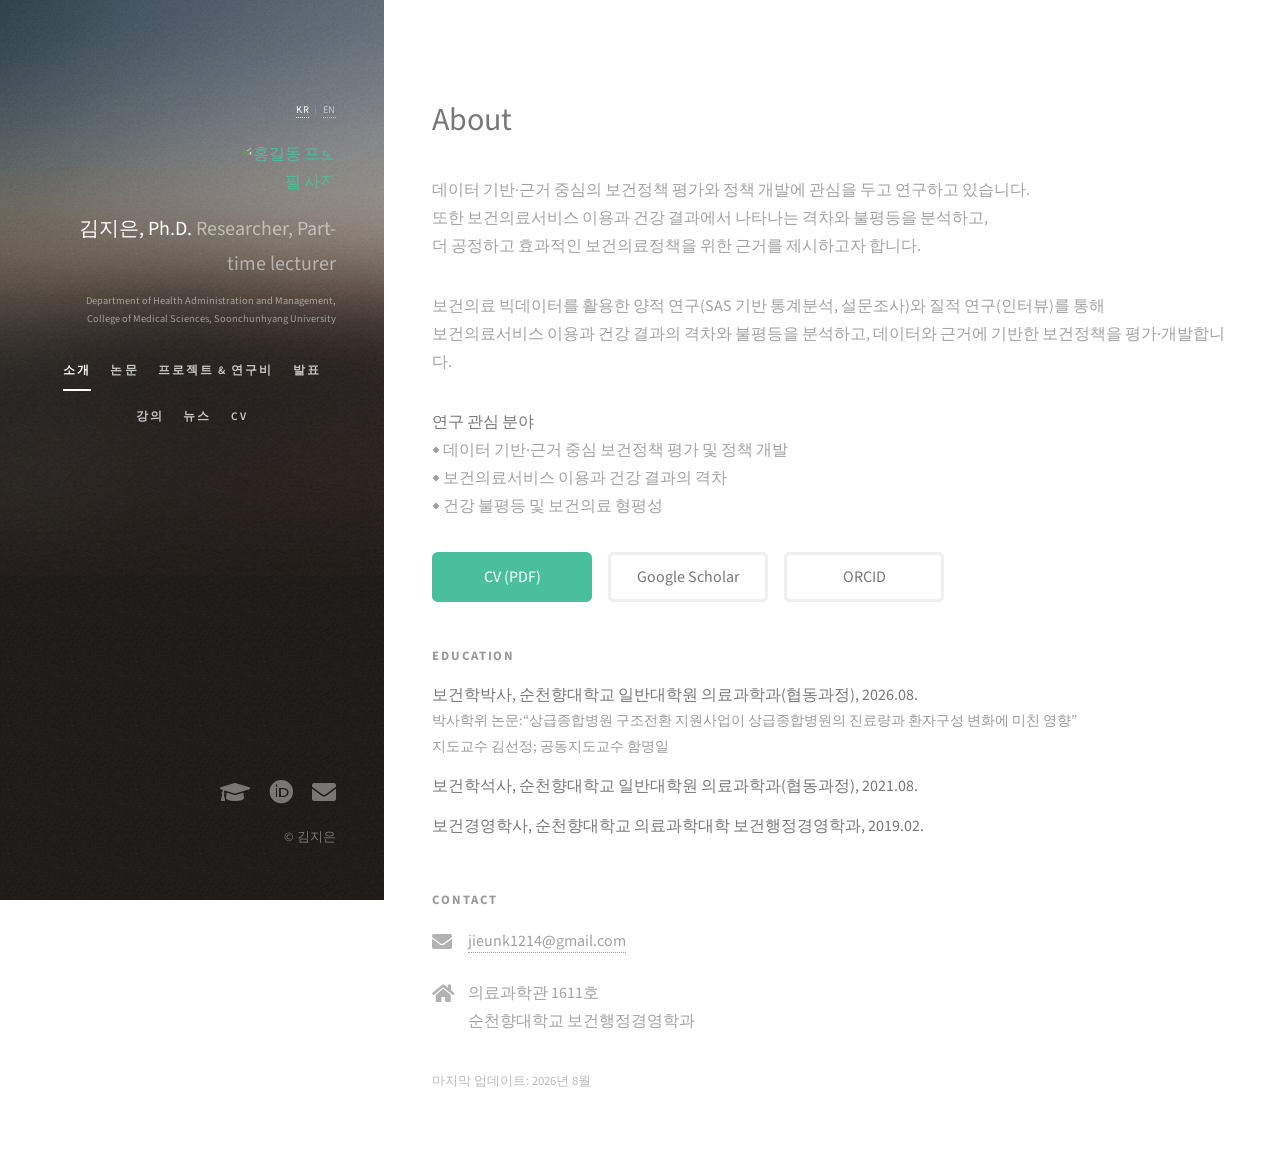
==== commit 371be994: "Update index.html" ====
--- a/index.html
+++ b/index.html
@@ -82,7 +82,7 @@
 					<ul class="plain-list">
 						<!-- ✏️ 최신순 -->
 						<li><strong>보건학박사, 순천향대학교 일반대학원 의료과학과(협동과정), 2026.08.</strong>
-							<span class="meta">박사학위 논문:상급종합병원 구조전환 지원사업이 상급종합병원의 진료량과 환자구성 변화에 미친 영향&rdquo;<br />
+							<span class="meta">박사학위 논문:&ldquo;상급종합병원 구조전환 지원사업이 상급종합병원의 진료량과 환자구성 변화에 미친 영향&rdquo;<br />
 								 		지도교수 김선정; 공동지도교수 함명일</span></li>
 						<li><strong>보건학석사, 순천향대학교 일반대학원 의료과학과(협동과정), 2021.08.</strong></li>
 						<li><strong>보건경영학사, 순천향대학교 의료과학대학 보건행정경영학과, 2019.02.</strong></li>
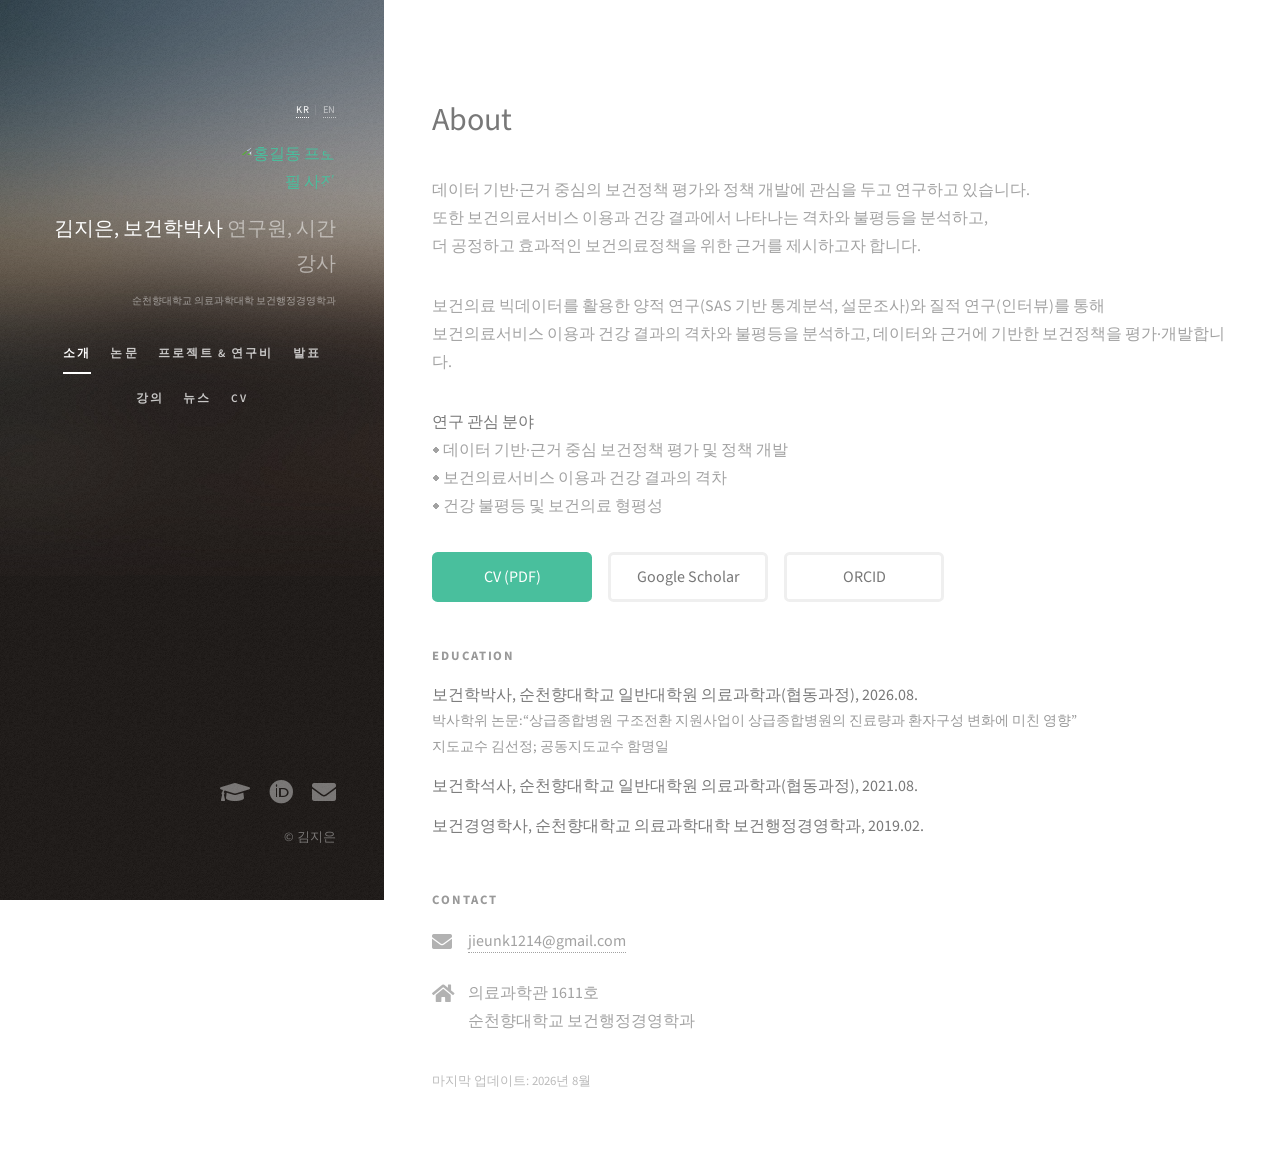
==== commit 2eb9038c: "Update index.html" ====
--- a/index.html
+++ b/index.html
@@ -30,12 +30,11 @@
 					<a href="index.html" class="image avatar"><img src="images/avatar.jpg" alt="홍길동 프로필 사진" /></a>
 
 					<!-- ✏️ 이름 / 직위 / 소속 -->
-					<h1><strong>김지은, Ph.D.</strong><br />
-					Researcher, Part-time lecturer <br /></h1>
+					<h1><strong>김지은, 보건학박사</strong><br />
+					연구원, 시간강사 <br /></h1>
 
 					<div class="affiliation">
-    				Department of Health Administration and Management, <br />
-					College of Medical Sciences, Soonchunhyang University
+    				순천향대학교 의료과학대학 보건행정경영학과
 					</div>
 
 					<nav id="nav">
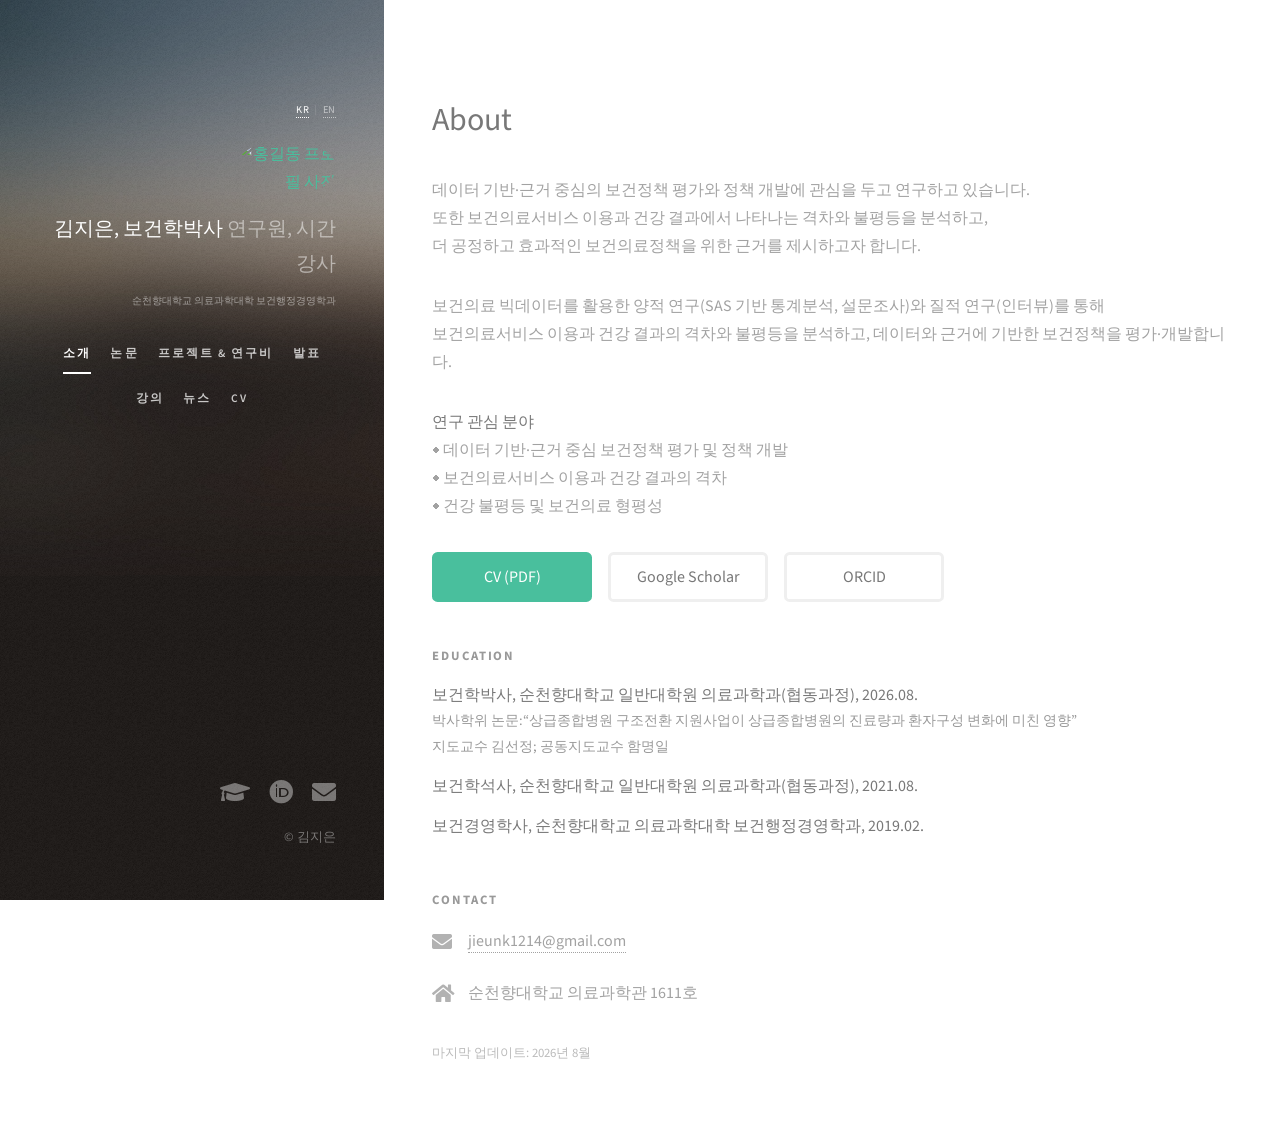
==== commit 4f45b1aa: "Update index.html" ====
--- a/index.html
+++ b/index.html
@@ -96,8 +96,7 @@
 						</li>
 						<li>
 							<h3 class="icon solid fa-home"><span class="label">Office</span></h3>
-							의료과학관 1611호<br />
-							순천향대학교 보건행정경영학과
+							순천향대학교 의료과학관 1611호<br />
 						</li>
 					</ul>
 					<p class="last-updated">마지막 업데이트: 2026년 8월</p>
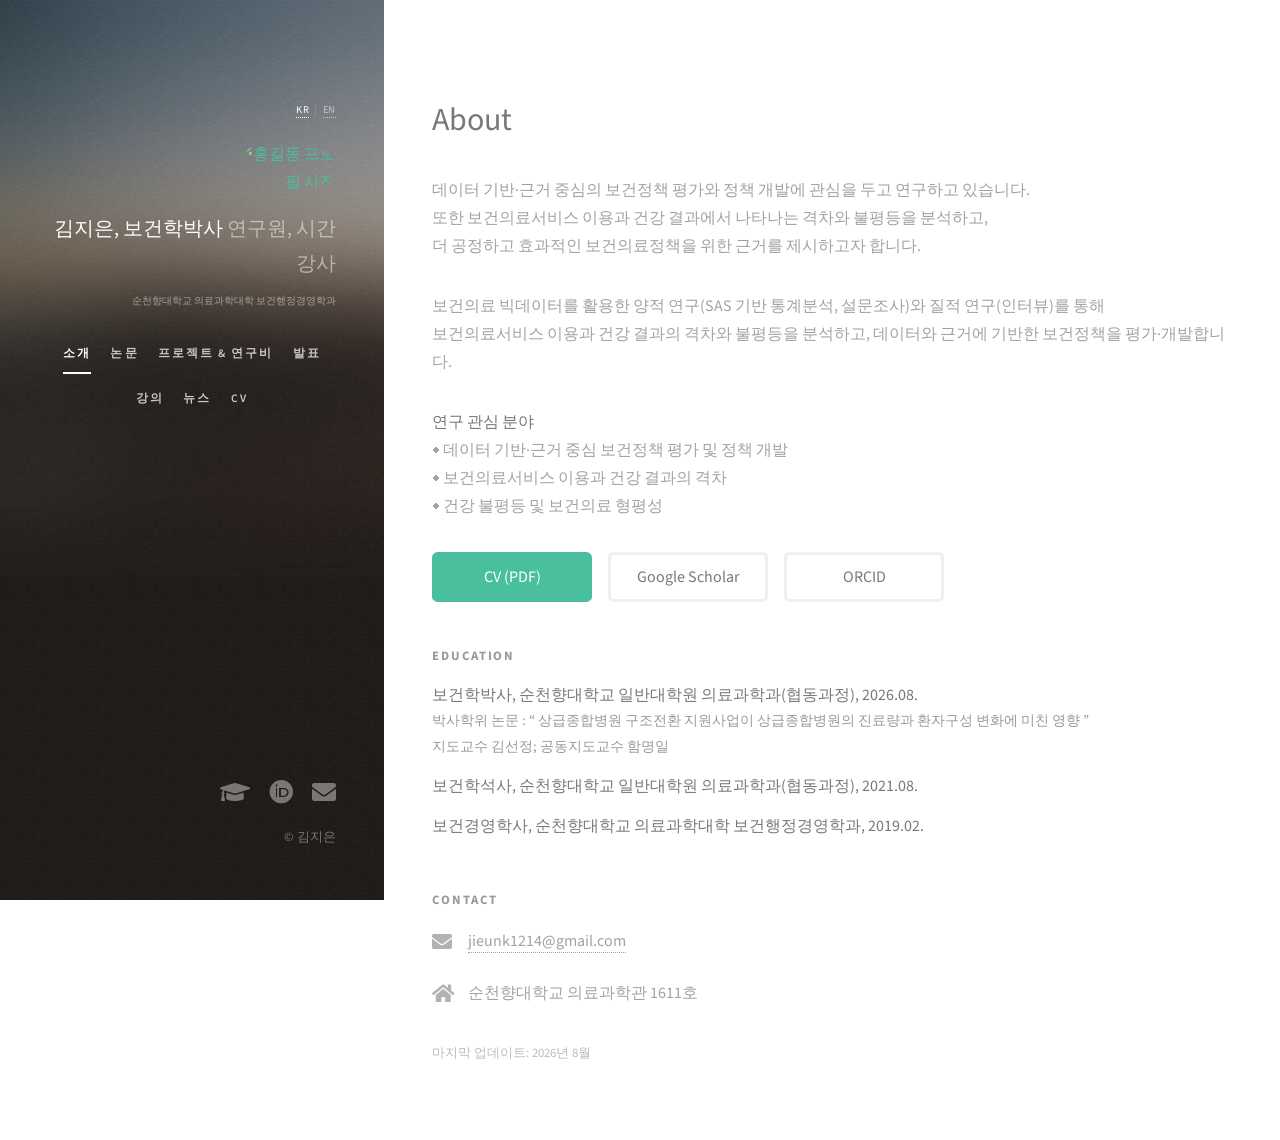
==== commit f9075e6c: "Update index.html" ====
--- a/index.html
+++ b/index.html
@@ -81,7 +81,7 @@
 					<ul class="plain-list">
 						<!-- ✏️ 최신순 -->
 						<li><strong>보건학박사, 순천향대학교 일반대학원 의료과학과(협동과정), 2026.08.</strong>
-							<span class="meta">박사학위 논문:&ldquo;상급종합병원 구조전환 지원사업이 상급종합병원의 진료량과 환자구성 변화에 미친 영향&rdquo;<br />
+							<span class="meta">박사학위 논문 : &ldquo; 상급종합병원 구조전환 지원사업이 상급종합병원의 진료량과 환자구성 변화에 미친 영향 &rdquo; <br />
 								 		지도교수 김선정; 공동지도교수 함명일</span></li>
 						<li><strong>보건학석사, 순천향대학교 일반대학원 의료과학과(협동과정), 2021.08.</strong></li>
 						<li><strong>보건경영학사, 순천향대학교 의료과학대학 보건행정경영학과, 2019.02.</strong></li>
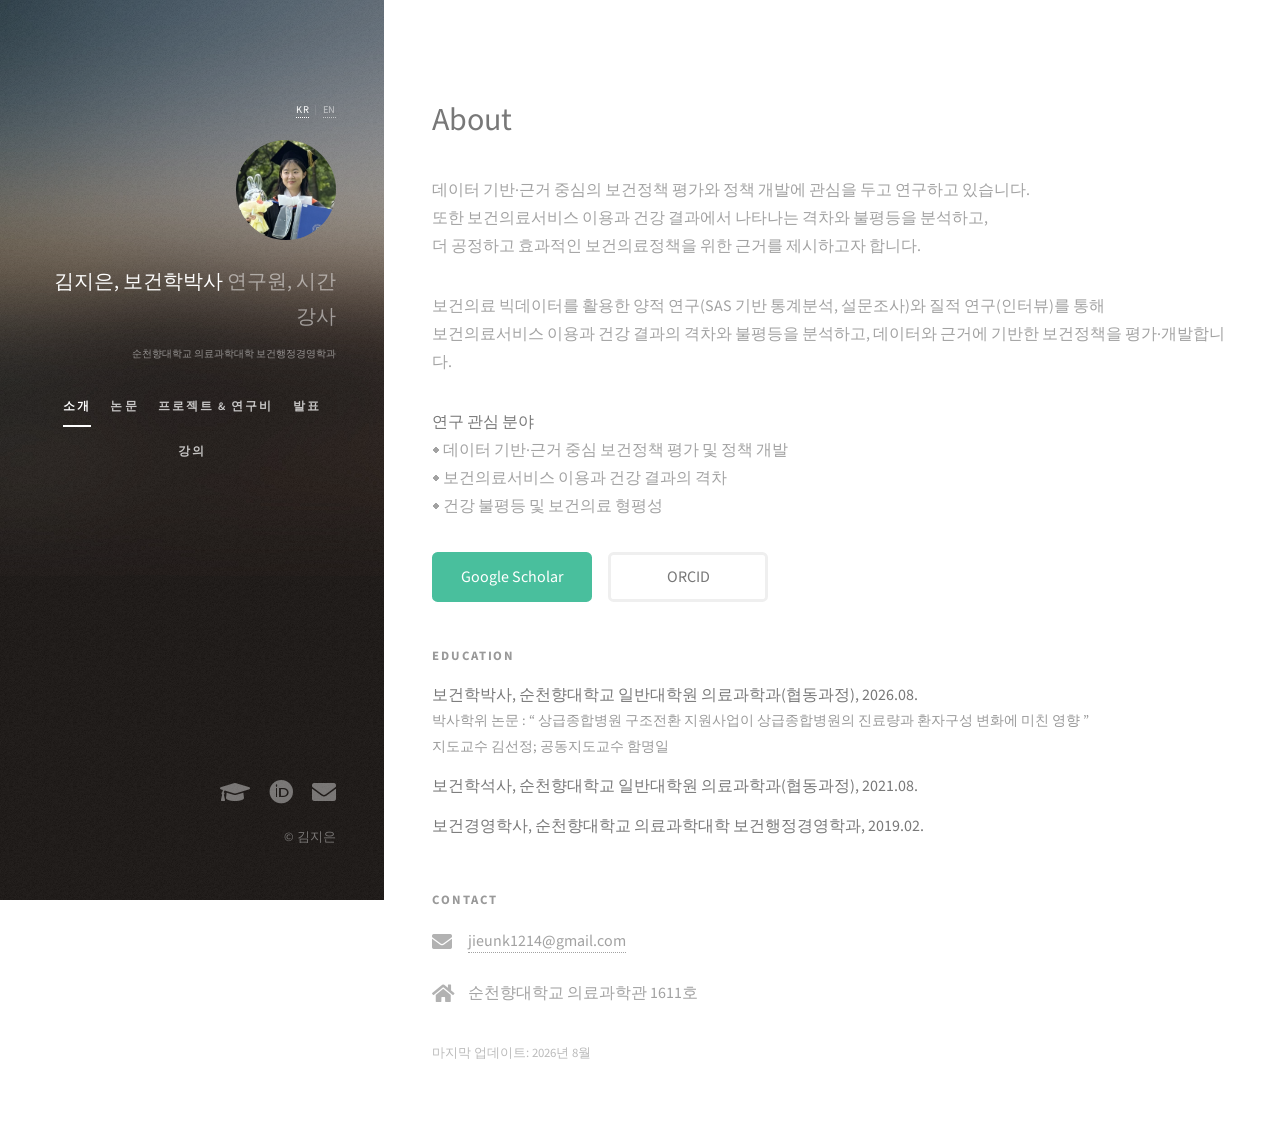
==== commit c5f83f9e: "Update index.html" ====
--- a/index.html
+++ b/index.html
@@ -44,8 +44,6 @@
 							<li><a href="projects.html">프로젝트 &amp; 연구비</a></li>
 							<li><a href="talks.html">발표</a></li>
 							<li><a href="teaching.html">강의</a></li>
-							<li><a href="news.html">뉴스</a></li>
-							<li><a href="files/cv.pdf">CV</a></li>
 						</ul>
 					</nav>
 
@@ -72,8 +70,7 @@
 					⦁  건강 불평등 및 보건의료 형평성</p>
 
 					<ul class="actions">
-						<li><a href="files/cv.pdf" class="button primary">CV (PDF)</a></li>
-						<li><a href="https://scholar.google.co.kr/citations?user=AbY01H4AAAAJ" class="button">Google Scholar</a></li>
+						<li><a href="https://scholar.google.co.kr/citations?user=AbY01H4AAAAJ" class="button primary">Google Scholar</a></li>
 						<li><a href="https://orcid.org/0000-0002-8336-7064" class="button">ORCID</a></li>
 					</ul>
 
